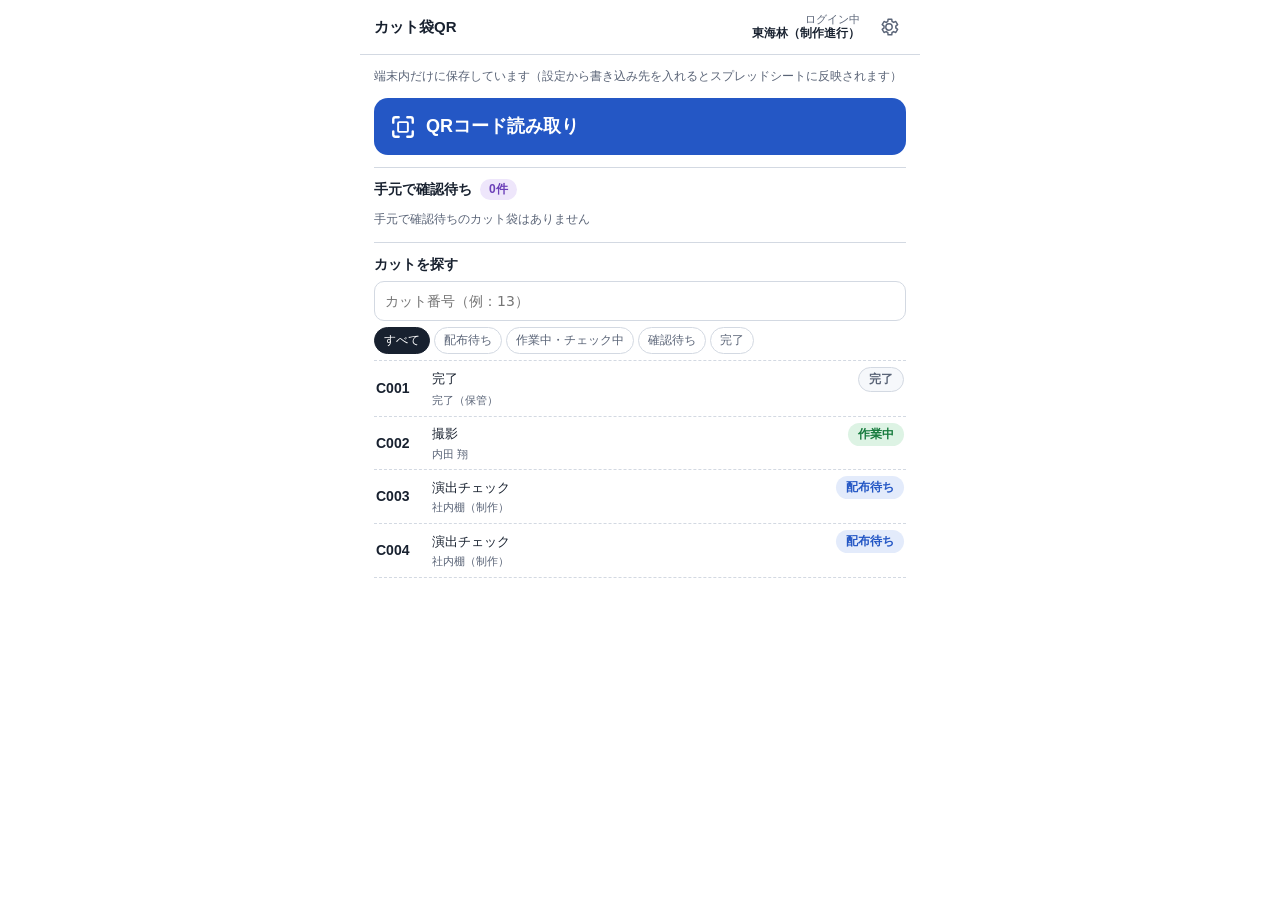
==== index.html @ 022cf1b0 "デモ用Webアプリを公開" ====
<!doctype html>
<html lang="ja">
<head>
<meta charset="utf-8">
<meta name="viewport" content="width=device-width,initial-scale=1,viewport-fit=cover">
<meta name="theme-color" content="#1D2C4F">
<meta name="apple-mobile-web-app-capable" content="yes">
<meta name="apple-mobile-web-app-title" content="カット袋QR">
<title>カット袋QR</title>
<link rel="manifest" href="manifest.webmanifest">
<link rel="icon" href="icons/icon-192.png">
<link rel="apple-touch-icon" href="icons/icon-192.png">
<link rel="stylesheet" href="css/app.css">
</head>
<body>
<div class="screen" id="screen" aria-live="polite"></div>
<script src="vendor/jsQR.js"></script>
<script src="vendor/qrcode.js"></script>
<script src="js/core.js"></script>
<script src="js/phone.js"></script>
<script src="js/app.js"></script>
</body>
</html>
---- css/app.css ----
:root{
  --bg:#EDF0F4; --surface:#FFFFFF; --surface-2:#F6F8FB; --ink:#18212F; --muted:#5A6477; --line:#D3D9E2;
  --navy:#1D2C4F; --navy-ink:#FFFFFF; --accent:#2457C5; --accent-soft:#E3EBFB;
  --kraft:#CFAE82; --kraft-2:#B8925F; --kraft-ink:#3B2A14; --label:#FBFAF6;
  --sheet-green:#188038; --sheet-head:#F1F3F4; --sheet-grid:#E1E3E6; --flash:#FFE98A;
  --retake:#C2410C; --retake-soft:#FDE8DD; --ok:#157A3C; --ok-soft:#DDF3E4; --warn:#A15C07; --warn-soft:#FDF0D5;
  --danger:#B42318; --danger-soft:#FDE4E1;
  --phone-frame:#12161D; --on-accent:#FFFFFF; --hl:#D92D20; --hl-soft:rgba(217,45,32,.16); --hl-solid:#FBE1DE; --dim-ink:#C5CBD4;
  --font-ui:"BIZ UDPGothic","Hiragino Sans","Hiragino Kaku Gothic ProN","Yu Gothic UI","Yu Gothic","Meiryo",system-ui,sans-serif;
  --font-disp:"Zen Kaku Gothic New","Hiragino Sans","Hiragino Kaku Gothic ProN","Yu Gothic UI","Yu Gothic","Meiryo",sans-serif;
}
@media (prefers-color-scheme: dark){
  :root:not([data-theme="light"]){
    color-scheme:dark;
    --bg:#0F141C; --surface:#18202B; --surface-2:#1F2835; --ink:#E6EAF1; --muted:#9AA5B7; --line:#2E3949;
    --navy:#0A1224; --accent:#7EA6F5; --accent-soft:#1E2C4A;
    --kraft:#8A6E4A; --kraft-2:#6E5536; --kraft-ink:#F3E7D3; --label:#EDEAE2;
    --sheet-green:#5CC47E; --sheet-head:#222B38; --sheet-grid:#2B3544; --flash:#6B5A0E;
    --retake:#FB8A55; --retake-soft:#43200F; --ok:#5CC47E; --ok-soft:#15321F; --warn:#F2B14C; --warn-soft:#3A2A0C;
    --danger:#F7806F; --danger-soft:#43171250;
    --phone-frame:#05070A; --on-accent:#0B1222; --hl:#FF5A4E; --hl-soft:rgba(255,90,78,.2); --hl-solid:#4A1F1C; --dim-ink:#3E4757;
  }
}
:root[data-theme="dark"]{
  color-scheme:dark;
  --bg:#0F141C; --surface:#18202B; --surface-2:#1F2835; --ink:#E6EAF1; --muted:#9AA5B7; --line:#2E3949;
  --navy:#0A1224; --accent:#7EA6F5; --accent-soft:#1E2C4A;
  --kraft:#8A6E4A; --kraft-2:#6E5536; --kraft-ink:#F3E7D3; --label:#EDEAE2;
  --sheet-green:#5CC47E; --sheet-head:#222B38; --sheet-grid:#2B3544; --flash:#6B5A0E;
  --retake:#FB8A55; --retake-soft:#43200F; --ok:#5CC47E; --ok-soft:#15321F; --warn:#F2B14C; --warn-soft:#3A2A0C;
  --danger:#F7806F; --danger-soft:#43171250;
  --phone-frame:#05070A; --on-accent:#0B1222; --hl:#FF5A4E; --hl-soft:rgba(255,90,78,.2); --hl-solid:#4A1F1C; --dim-ink:#3E4757;
}
*{box-sizing:border-box}
[hidden]{display:none!important}
body{margin:0;background:var(--bg);color:var(--ink);font-family:var(--font-ui);font-size:14px;line-height:1.6}
button,input,select,textarea{font:inherit;color:inherit}
button{cursor:pointer}
:focus-visible{outline:2px solid var(--accent);outline-offset:2px}
.num{font-variant-numeric:tabular-nums}

/* ---------- header ---------- */
.top{background:var(--navy);color:var(--navy-ink);padding-block:10px;padding-inline:max(16px,3vw)}
.top-in{display:flex;flex-wrap:wrap;gap:8px 24px;align-items:baseline;justify-content:space-between;max-width:1560px;margin:0 auto}
.top h1{margin:0;font-family:var(--font-disp);font-weight:900;font-size:clamp(16px,1.8vw,20px);letter-spacing:.02em;text-wrap:balance}
.top p{margin:0;opacity:.82;font-size:13px}
.wrap{max-width:1560px;margin:0 auto;padding-inline:max(16px,3vw);padding-block:14px 96px;display:flex;flex-direction:column;gap:14px}

/* ---------- scenario ---------- */
.scenario{background:var(--surface);border:1px solid var(--line);border-radius:10px;padding:10px 14px 12px;display:flex;flex-direction:column;gap:10px}
.sc-row{display:flex;align-items:center;gap:12px}
.sc-row h2{margin:0 auto 0 0;font-family:var(--font-disp);font-size:15px;font-weight:700;min-width:0}
.sc-row h2 small{font-family:var(--font-ui);font-weight:400;font-size:12.5px;color:var(--muted);margin-left:6px}
.sc-row{flex-wrap:wrap}
.sc-btns{display:flex;gap:6px;flex:0 0 auto}
.btn{border:1px solid var(--line);background:var(--surface);border-radius:8px;padding:6px 12px;font-weight:700;font-size:13px;white-space:nowrap}
.btn:hover{background:var(--surface-2)}
.btn.primary{background:var(--accent);border-color:var(--accent);color:var(--on-accent)}
.btn:disabled{opacity:.45;cursor:default}
.steps{display:flex;flex-wrap:wrap;gap:2px 4px;list-style:none;margin:0;padding:0}
.steps li{flex:0 0 auto;position:relative}
.steps li button{all:unset;box-sizing:border-box;cursor:pointer;display:flex;align-items:center;gap:6px;width:100%;padding:3px 8px 3px 3px;border-radius:999px;font-size:12px;color:var(--muted);white-space:nowrap}
.steps li button:hover{background:var(--surface-2)}
.steps li button:focus-visible{outline:2px solid var(--accent)}
.steps .n{flex:0 0 auto;width:22px;height:22px;border-radius:50%;display:grid;place-items:center;font-size:11.5px;font-weight:700;border:1.5px solid var(--line);background:var(--surface);font-variant-numeric:tabular-nums}
.steps li.done .n{background:var(--ok-soft);border-color:var(--ok);color:var(--ok)}
.steps li.cur .n{background:var(--accent);border-color:var(--accent);color:var(--on-accent)}
.steps li.cur button{color:var(--ink);font-weight:700}
.steps li.view button{background:var(--accent-soft);color:var(--ink)}
.steps li.grp-l{align-self:center;font-size:11.5px;font-weight:700;letter-spacing:.04em;padding:2px 8px;border-radius:4px;margin-right:2px;white-space:nowrap}
.steps li.grp-l.normal{background:var(--ok-soft);color:var(--ok)}
.steps li.grp-l.irregular{background:var(--warn-soft);color:var(--warn)}
.steps li.brk{flex-basis:100%;height:0}
.steps li.grp-l{min-width:7.5em;text-align:center}
/* ---------- main grid ---------- */
.stage{display:grid;grid-template-columns:244px 336px minmax(0,1fr);gap:16px;align-items:start}
.col-title{font-family:var(--font-disp);font-weight:700;font-size:13.5px;margin:0 0 6px;display:flex;gap:8px;align-items:baseline}
.col-title small{font-family:var(--font-ui);font-weight:400;color:var(--muted);font-size:12px}

/* ---------- bags ---------- */
.bags{display:flex;flex-direction:column;gap:8px}
.side-sw{display:flex;border:1px solid var(--line);border-radius:8px;overflow:hidden;align-self:flex-start}
.side-sw button{border:0;background:var(--surface);padding:4px 10px;font-size:12px;color:var(--muted)}
.side-sw button.on{background:var(--ink);color:var(--surface);font-weight:700}
/* the bag is a physical object: fixed paper and ink colors in both themes */
.bagface{position:relative;width:100%;aspect-ratio:.72;border-radius:2px 2px 5px 5px;overflow:hidden;color:#2a2119;
  background:linear-gradient(135deg,rgba(255,255,255,.14),rgba(0,0,0,.04)),#F0C27C;box-shadow:0 1px 0 rgba(0,0,0,.08),0 8px 18px rgba(70,45,10,.2);font-family:var(--font-ui)}
.bagface .hand,.tile .hand{font-family:"Yomogi","Klee","Klee One","Hiragino Maru Gothic ProN","Yu Gothic",cursive;color:#1f2a5c;font-weight:400}
.bagface .lab{position:absolute;font-size:9px;letter-spacing:.1em;color:#3b2f22}
.bf-frame{position:absolute;left:10%;right:5%;top:6%;height:22%;border:1.4px solid #3b2f22}
.bf-frame .lab-t{left:4px;top:2px}
.bf-title{position:absolute;left:8px;top:38%;font-size:15px;white-space:nowrap}
.bf-ep{position:absolute;right:0;top:0;bottom:0;width:30%;border-left:1.4px solid #3b2f22}
.bf-ep .lab{left:4px;top:2px}
.bf-epv{position:absolute;left:0;right:0;top:18%;text-align:center;font-size:34px;line-height:1}
.plab{font-family:"Arial Black","Helvetica Neue","Segoe UI",Arial,sans-serif;font-weight:900;font-size:11px;letter-spacing:.06em;color:#2a2119}
.bf-cut{position:absolute;left:10%;top:31%;display:flex;align-items:baseline;gap:8px}
.bf-cutv{font-size:46px;line-height:1}
.bf-time{position:absolute;left:52%;top:34%;display:flex;align-items:baseline;gap:6px}
.bf-timev{font-size:18px}
.mk{position:absolute;font-family:"Arial Black","Helvetica Neue","Segoe UI",Arial,sans-serif;font-weight:900;font-size:17px;color:#2a2119;display:flex;align-items:baseline;gap:2px}
.mk i{font-style:normal;font-size:14px}
.mk-h{left:3%;top:52%}
.mk-c{left:3%;top:64%}
.bf-qr{position:absolute;right:6%;bottom:5%;width:46%;border:0;background:#fff;border-radius:5px;padding:7px 7px 5px;box-shadow:0 1px 3px rgba(0,0,0,.3);display:flex;flex-direction:column;align-items:center;gap:1px;cursor:pointer;color:#111;transform:rotate(-1.2deg)}
.bf-qr svg{width:100%;height:auto;display:block}
.bf-qr:hover{box-shadow:0 0 0 3px var(--accent)}
.bf-qr-no{font-family:var(--font-disp);font-weight:900;font-size:14px;line-height:1.2;margin-top:3px}
.bf-qr-id{font-family:ui-monospace,Menlo,Consolas,monospace;font-size:8.5px;color:#666}
.bagface.old .bf-qr{filter:sepia(.25)}
.old-tag{position:absolute;left:8px;bottom:8px;background:var(--danger);color:#fff;font-size:10.5px;font-weight:700;border-radius:3px;padding:1px 6px}
.bi-wrap{position:absolute;inset:5% 4% 22% 4%;display:grid;grid-template-columns:1fr 26%;gap:0}
.bi{width:100%;height:100%;border-collapse:collapse;table-layout:fixed;font-size:9px}
.bi th,.bi td{border:1px solid #3b2f22;padding:1px 2px;text-align:center;font-weight:400;overflow:hidden}
.bi tr:first-child th{height:18px;letter-spacing:-.02em;font-size:8.5px;white-space:nowrap}
.bi th:first-child{width:17%}
.bi tr.tall td{height:26%;font-size:11px;line-height:1.2;overflow-wrap:break-word;overflow-wrap:anywhere}
.bi td.hand{font-size:12px}
.bi tr.tall td.long{font-size:8.5px;line-height:1.2;overflow-wrap:break-word;overflow-wrap:anywhere}
.bi-stamps{display:grid;grid-template-rows:repeat(5,1fr);border:1px solid #3b2f22;border-left:0}
.bi-stamps div{position:relative;border-bottom:1px solid #3b2f22;display:flex;align-items:center;justify-content:center}
.bi-stamps div:last-child{border-bottom:0}
.bi-stamps .sl{position:absolute;left:2px;top:2px;font-size:8px;writing-mode:vertical-rl;letter-spacing:.1em}
.hanko{width:34px;height:34px;border-radius:50%;border:1.5px solid #c8321e;color:#c8321e;font-size:9px;line-height:1.1;display:flex;flex-direction:column;align-items:center;justify-content:center;transform:rotate(-8deg);margin-left:8px;font-weight:700}
.hanko small{font-size:7.5px;font-weight:400}
.bi-note{position:absolute;left:6%;right:6%;bottom:3%;margin:0;font-size:9.5px;line-height:1.4;color:#4a3a28}
.tiles-h{font-size:12px;font-weight:700;margin-top:4px}
.tiles-h small{font-weight:400;color:var(--muted)}
.tiles{display:grid;grid-template-columns:repeat(auto-fill,minmax(52px,1fr));gap:5px}
.tile{position:relative;border:0;border-radius:2px 2px 4px 4px;background:#F0C27C;padding:5px 4px 4px;text-align:left;line-height:1;box-shadow:0 1px 2px rgba(70,45,10,.2)}
.tile .hand{font-size:15px}
.tile .dot{position:absolute;right:4px;top:4px}
.tile.sel{outline:2.5px solid var(--accent);outline-offset:1px}
.tile.old{background:repeating-linear-gradient(135deg,#F0C27C 0 6px,#DFAE66 6px 8px)}
.tile .otag{position:absolute;right:2px;bottom:2px;font-size:9px;background:var(--danger);color:#fff;border-radius:2px;padding:0 2px}
.dot{display:inline-block;width:8px;height:8px;border-radius:50%;background:#999}
.dot.wait{background:#2F6FE0}.dot.in{background:#1E9A4B}.dot.retake{background:#E0531C}.dot.done{background:#8A8F99}
.legend-s{display:flex;flex-wrap:wrap;gap:4px 10px;font-size:11px;color:var(--muted)}
.legend-s span{display:flex;align-items:center;gap:4px}

/* ---------- phone ---------- */
.phone{width:320px;max-width:100%;margin:0 auto;background:var(--phone-frame);border-radius:40px;padding:12px;box-shadow:0 12px 30px rgba(10,20,40,.22)}
.screen{position:relative;height:640px;border-radius:30px;overflow:hidden;background:var(--surface);display:flex;flex-direction:column}
.statusbar{height:30px;flex:0 0 auto;display:flex;justify-content:space-between;align-items:center;padding:0 22px;font-size:11.5px;font-weight:700;font-variant-numeric:tabular-nums}
.appbar{flex:0 0 auto;display:flex;align-items:center;gap:8px;padding:6px 14px 10px;border-bottom:1px solid var(--line)}
.appbar .back{border:0;background:none;font-size:20px;line-height:1;padding:2px 6px;color:var(--accent)}
.appbar h3{margin:0;font-family:var(--font-disp);font-size:15px;font-weight:700;flex:1;min-width:0}
.op{font-size:11px;color:var(--muted);display:flex;flex-direction:column;align-items:flex-end}
.op select{font-size:11.5px;border:1px solid var(--line);border-radius:6px;background:var(--surface-2);padding:1px 4px;max-width:132px}
.body{flex:1;overflow-y:auto;padding:12px 14px 16px;display:flex;flex-direction:column;gap:12px}

.finder{position:relative;aspect-ratio:1;max-width:100%;border-radius:16px;background:radial-gradient(circle at 50% 45%,#3b4658,#141a24);overflow:hidden;display:grid;place-items:center;color:#cfd6e2;font-size:12.5px;text-align:center}
.finder .corner{position:absolute;width:34px;height:34px;border:4px solid #fff;opacity:.9}
.finder .c1{top:18%;left:18%;border-right:0;border-bottom:0;border-radius:8px 0 0 0}
.finder .c2{top:18%;right:18%;border-left:0;border-bottom:0;border-radius:0 8px 0 0}
.finder .c3{bottom:18%;left:18%;border-right:0;border-top:0;border-radius:0 0 0 8px}
.finder .c4{bottom:18%;right:18%;border-left:0;border-top:0;border-radius:0 0 8px 0}
.finder .laser{position:absolute;left:20%;right:20%;height:2px;background:#6EE7A0;box-shadow:0 0 12px #6EE7A0;top:20%;opacity:0}
.finder.scanning .laser{opacity:1;animation:laser .7s ease-in-out infinite alternate}
@keyframes laser{from{top:20%}to{top:80%}}
.finder .ftext{max-width:62%;line-height:1.5}
.lbl{font-size:11.5px;color:var(--muted);font-weight:700;letter-spacing:.04em}
.field{display:flex;flex-direction:column;gap:4px}
.field select,.field input:not([type=radio]),.field textarea{border:1px solid var(--line);border-radius:8px;background:var(--surface-2);padding:8px 10px;width:100%}
.field textarea{min-height:54px;resize:vertical}

.cuthead{display:flex;align-items:flex-end;justify-content:space-between;gap:8px}
.cuthead .big{font-family:var(--font-disp);font-weight:900;font-size:30px;line-height:1;letter-spacing:.02em}
.cuthead .sub{font-size:11.5px;color:var(--muted);white-space:nowrap}
.chip{display:inline-flex;align-items:center;gap:4px;border-radius:999px;padding:2px 10px;font-size:12px;font-weight:700;white-space:nowrap}
.chip.wait{background:var(--accent-soft);color:var(--accent)}
.chip.in{background:var(--ok-soft);color:var(--ok)}
.chip.retake{background:var(--retake-soft);color:var(--retake)}
.chip.done{background:var(--surface-2);color:var(--muted);border:1px solid var(--line)}
.chip.stale{background:var(--warn-soft);color:var(--warn)}
.kv{display:grid;grid-template-columns:64px 1fr;gap:4px 10px;font-size:13px;background:var(--surface-2);border-radius:10px;padding:10px 12px}
.kv dt{color:var(--muted);font-size:12px}
.kv dd{margin:0;font-weight:700;min-width:0}
.rt-banner{border:1px solid var(--retake);background:var(--retake-soft);border-radius:10px;padding:8px 10px;font-size:12.5px;line-height:1.5}
.rt-banner b{color:var(--retake)}
.flow{display:flex;flex-wrap:wrap;gap:4px}
.flow span{font-size:10.5px;border-radius:4px;padding:1px 5px;border:1px solid var(--line);color:var(--muted);background:var(--surface)}
.flow span.pass{background:var(--surface-2);color:var(--ink)}
.flow span.cur{background:var(--accent);border-color:var(--accent);color:var(--on-accent);font-weight:700}
.flow span.rt{border-color:var(--retake);color:var(--retake)}
.flow span.cur.rt{background:var(--retake);color:var(--on-accent)}
.actions{display:flex;flex-direction:column;gap:8px}
.act{border:0;border-radius:12px;padding:13px 12px;font-weight:700;font-size:15px;background:var(--accent);color:var(--on-accent);font-family:var(--font-disp)}
.act small{display:block;font-family:var(--font-ui);font-weight:400;font-size:11px;opacity:.9}
.act.ok{background:var(--ok)}
.act.rt{background:transparent;color:var(--retake);border:2px solid var(--retake)}
.linkbtn{border:0;background:none;color:var(--muted);font-size:12px;text-decoration:underline;padding:4px;align-self:center}
.confirm{border:1px solid var(--line);border-radius:10px;padding:8px 10px;font-size:12.5px;display:flex;flex-direction:column;gap:6px;background:var(--surface-2)}
.confirm .row{display:flex;gap:6px}
.confirm .row button{flex:1}
.hist{list-style:none;margin:0;padding:0;display:flex;flex-direction:column;gap:0;font-size:12px}
.hist li{display:grid;grid-template-columns:78px 1fr;gap:6px;padding:5px 0;border-top:1px dashed var(--line)}
.hist li .t{color:var(--muted);white-space:nowrap;font-variant-numeric:tabular-nums}
.hist li.void{text-decoration:line-through;opacity:.55}
.hist li .r{color:var(--retake);font-weight:700}
.readonly-note{font-size:12px;color:var(--danger);background:var(--danger-soft);border-radius:8px;padding:6px 10px}

.sheetm{position:absolute;inset:auto 0 0 0;background:var(--surface);border-radius:18px 18px 0 0;box-shadow:0 -8px 24px rgba(0,0,0,.25);padding:14px 14px 18px;display:flex;flex-direction:column;gap:10px;max-height:88%;overflow-y:auto;animation:up .2s ease-out}
.sheetm h4{margin:0;font-family:var(--font-disp);font-size:15px}
.scrim{position:absolute;inset:0;background:rgba(10,15,25,.4)}
@keyframes up{from{opacity:.2}to{opacity:1}}
.opts{display:flex;flex-direction:column;gap:6px}
.opt{display:flex;align-items:flex-start;gap:8px;border:1px solid var(--line);border-radius:8px;padding:7px 9px;font-size:13px;background:var(--surface-2)}
.opt input{margin:4px 0 0;flex:0 0 auto;width:auto}
.opt.sel{border-color:var(--accent);background:var(--accent-soft)}
.pills{display:flex;flex-wrap:wrap;gap:5px}
.pill{border:1px solid var(--line);border-radius:999px;padding:3px 10px;font-size:12px;background:var(--surface-2)}
.pill.sel{background:var(--retake);border-color:var(--retake);color:var(--on-accent)}
.done-view{align-items:center;text-align:center}
.done-ico{width:64px;height:64px;border-radius:50%;background:var(--ok);display:grid;place-items:center;margin-top:18px}
.done-ico.bad{background:var(--danger)}
.done-view h4{margin:4px 0 0;font-family:var(--font-disp);font-size:19px}
.summary{width:100%;text-align:left;background:var(--surface-2);border-radius:10px;padding:10px 12px;font-size:13px}
.summary .what{font-weight:700;font-size:14px}
.writes{width:100%;text-align:left;font-size:11.5px;display:flex;flex-direction:column;gap:3px}
.writes div{display:flex;gap:6px;align-items:baseline}
.writes div::before{content:"";flex:0 0 7px;height:7px;border-radius:2px;background:var(--sheet-green);transform:translateY(-1px)}
.toast{position:absolute;left:12px;right:12px;bottom:14px;background:var(--ink);color:var(--surface);border-radius:10px;padding:9px 12px;font-size:12.5px;z-index:5}

/* ---------- spreadsheet ---------- */
.sheet{position:relative;background:var(--surface);border:1px solid var(--line);border-radius:10px;overflow:hidden;display:flex;flex-direction:column;height:min(716px, calc(100vh - 170px));min-height:460px}
.sh-bar{display:flex;align-items:center;gap:10px;padding:9px 12px;border-bottom:1px solid var(--line);flex-wrap:wrap}
.sh-icon{width:22px;height:28px;border-radius:3px;background:var(--sheet-green);position:relative;flex:0 0 auto}
.sh-icon::after{content:"";position:absolute;inset:9px 5px 6px;border:2px solid #fff;border-radius:1px;background:linear-gradient(#fff,#fff) 50% 0/2px 100% no-repeat,linear-gradient(#fff,#fff) 0 50%/100% 2px no-repeat}
.sh-name{font-weight:700;font-size:14px;min-width:0}
.sh-name small{display:block;color:var(--muted);font-weight:400;font-size:11.5px}
.sync{margin-left:auto;font-size:12px;color:var(--muted);display:flex;align-items:center;gap:6px}
.sync .dot{width:8px;height:8px;border-radius:50%;background:var(--ok)}
.sync.busy .dot{background:var(--warn);animation:blink .5s infinite alternate}
@keyframes blink{to{opacity:.3}}
.grid-wrap{flex:1;min-height:180px;overflow:auto;background:var(--surface);position:relative}
.hl-box{position:absolute;border:3px solid var(--hl);border-radius:4px;box-shadow:0 0 0 4px var(--hl-soft);pointer-events:none;z-index:4;animation:hlin .35s ease-out}
@keyframes hlin{from{transform:scale(1.08);opacity:0}to{transform:none;opacity:1}}
.walk{position:absolute;z-index:10;width:min(360px,calc(100% - 16px));max-height:62%;overflow-y:auto;background:var(--surface);border:2px solid var(--hl);border-radius:10px;
  box-shadow:0 10px 28px rgba(15,20,30,.28);padding:10px 12px;display:flex;flex-direction:column;gap:6px;animation:hlin .2s ease-out}
.wk-top{display:flex;gap:8px;align-items:flex-start}
.wk-num{flex:0 0 auto;height:22px;border-radius:11px;background:var(--hl);color:#fff;font-weight:700;font-size:12px;display:grid;place-items:center;font-variant-numeric:tabular-nums;padding:0 8px}
.wk-title{flex:1;font-family:var(--font-disp);font-weight:700;font-size:14px;line-height:1.4}
.wk-icon{flex:0 0 auto;border:0;background:none;color:var(--muted);font-size:16px;line-height:1;width:26px;height:24px;border-radius:6px}
.wk-icon:hover{background:var(--surface-2);color:var(--ink)}
.wk-body{margin:0;font-size:12.5px;line-height:1.6}
.wk-cells{margin:0;padding:6px 8px;list-style:none;font-size:12px;display:flex;flex-direction:column;gap:3px;background:var(--surface-2);border-radius:6px}
.wk-cells li{display:grid;grid-template-columns:minmax(0,1fr) auto;gap:8px;align-items:baseline}
.wk-cells .nm{min-width:0}
.wk-cells .m{display:block;color:var(--muted);font-size:10.5px;line-height:1.3}
.wk-cells .v{white-space:nowrap;text-align:right}
.wk-cells s{color:var(--muted)}
.wk-cells em{font-style:normal;font-weight:700;color:var(--hl);background:var(--hl-soft);padding:0 4px;border-radius:3px}
.wk-btns{display:flex;gap:6px;align-items:center}
.wk-auto{margin-right:auto;font-size:11.5px;color:var(--muted);display:flex;gap:4px;align-items:center}
.wk-btns .btn{padding:5px 10px;font-size:12.5px}
.wk-next{background:var(--hl);border-color:var(--hl);color:#fff}
.wk-next:hover{background:var(--hl);filter:brightness(1.08)}
.walk-pill{position:absolute;z-index:10;right:10px;bottom:46px;border:0;border-radius:999px;background:var(--hl);color:#fff;font-weight:700;font-size:12.5px;padding:7px 14px;box-shadow:0 6px 16px rgba(15,20,30,.25)}
.tab.walking{outline:3px solid var(--hl);outline-offset:-3px;color:var(--hl)}
table.g{border-collapse:separate;border-spacing:0;font-size:12px;font-variant-numeric:tabular-nums}
table.g th,table.g td{border-right:1px solid var(--sheet-grid);border-bottom:1px solid var(--sheet-grid);padding:3px 7px;white-space:nowrap;height:24px}
table.g thead th{position:sticky;background:var(--sheet-head);font-weight:700;z-index:2}
table.g thead tr.letters th{top:0;color:var(--muted);font-weight:400;font-size:11px;text-align:center;height:20px;padding:0 4px}
table.g thead tr.h1 th{top:20px}
table.g thead tr.h2 th{top:44px}
table.g th.rn,table.g td.rn{position:sticky;left:0;background:var(--sheet-head);color:var(--muted);text-align:center;font-weight:400;font-size:11px;min-width:34px;z-index:1}
table.g thead th.rn{z-index:3}
table.g td.key{position:sticky;left:34px;background:var(--surface);font-weight:700;z-index:1}
table.g td.stk{z-index:1;background-color:var(--surface)}
table.g th.stk{z-index:3}
table.g .stk-last{box-shadow:2px 0 0 var(--line)}
table.g thead th.key{left:34px;z-index:3}
table.g th.grp{text-align:center;border-bottom:2px solid var(--line)}
table.g th.grp.alt,table.g td.alt{background-image:linear-gradient(rgba(36,87,197,.05),rgba(36,87,197,.05))}
table.g td.c{text-align:center}
table.g td.r{text-align:right}
table.g td.rtc{color:var(--retake);font-weight:700;background-color:var(--retake-soft)}
table.g td.muted{color:var(--muted)}
table.g tr.void td:not(.rn){text-decoration:line-through;color:var(--muted)}
table.g td.st-wait{color:var(--accent)}
table.g td.st-in{color:var(--ok)}
table.g td.st-retake{color:var(--retake);font-weight:700}
table.g td.st-stale{color:var(--warn);font-weight:700}
table.g td.st-bad{color:var(--danger);font-weight:700}
table.g td.flash{animation:flash 2.6s ease-out}
@keyframes flash{0%,35%{background-color:var(--flash)}100%{background-color:transparent}}
.tabs{display:flex;gap:2px;overflow-x:auto;border-top:1px solid var(--line);background:var(--sheet-head);padding:0 6px}
.tab{border:0;background:none;padding:8px 12px;font-size:12.5px;white-space:nowrap;border-bottom:3px solid transparent;color:var(--muted);position:relative}
.tab.on{color:var(--sheet-green);border-bottom-color:var(--sheet-green);background:var(--surface);font-weight:700}
.tab .badge{position:absolute;top:5px;right:3px;width:7px;height:7px;border-radius:50%;background:var(--flash);box-shadow:0 0 0 1px var(--warn)}

/* dashboard */
.dash{padding:14px;display:flex;flex-direction:column;gap:14px}
.kpis{display:grid;grid-template-columns:repeat(6,minmax(0,1fr));gap:8px}
.kpi{border:1px solid var(--line);border-radius:8px;padding:8px 10px}
.kpi .l{font-size:11.5px;color:var(--muted);font-weight:700}
.kpi .v{font-family:var(--font-disp);font-size:26px;font-weight:900;line-height:1.1;font-variant-numeric:tabular-nums}
.kpi.rt .v{color:var(--retake)} .kpi.st .v{color:var(--warn)} .kpi.ok .v{color:var(--ok)}
.dash h5{margin:0 0 6px;font-size:13px;font-family:var(--font-disp)}
.bars{display:grid;grid-template-columns:72px 1fr 26px;gap:4px 8px;align-items:center;font-size:12px}
.bars .track{height:14px;background:var(--surface-2);border-radius:3px;position:relative;overflow:hidden;display:flex}
.bars .seg{height:100%}
.bars .seg.w{background:var(--accent);opacity:.45}
.bars .seg.i{background:var(--accent)}
.bars .seg.r{background:var(--retake)}
.legend{display:flex;gap:12px;font-size:11.5px;color:var(--muted);margin-top:6px;flex-wrap:wrap}
.legend i{display:inline-block;width:10px;height:10px;border-radius:2px;margin-right:4px;vertical-align:-1px}
.dash-2{display:grid;grid-template-columns:1fr 1fr;gap:14px}
.mini{width:100%;border-collapse:collapse;font-size:12px}
.mini td,.mini th{border-bottom:1px solid var(--sheet-grid);padding:4px 6px;text-align:left}
.mini th{color:var(--muted);font-weight:700;font-size:11.5px}

/* ---------- spotlight ---------- */
.phone{position:relative}
.spot-layer{position:absolute;inset:0;pointer-events:none;overflow:hidden;z-index:30;opacity:0;transition:opacity .25s}
.phone > .spot-layer{inset:12px;border-radius:30px}
.spot-layer.on{opacity:1}
.spot{position:absolute;border:3px solid var(--hl);border-radius:10px;box-shadow:0 0 0 2000px rgba(12,16,24,.52);transition:left .4s ease,top .4s ease,width .4s ease,height .4s ease}
.finger{position:absolute;width:34px;height:34px;margin:-17px 0 0 -17px;border-radius:50%;background:rgba(255,255,255,.5);border:2.5px solid #fff;box-shadow:0 2px 10px rgba(0,0,0,.45);transition:left .55s cubic-bezier(.3,.7,.3,1),top .55s cubic-bezier(.3,.7,.3,1)}
.finger.press{animation:press .35s ease-out}
@keyframes press{45%{transform:scale(.68);background:rgba(217,45,32,.55)}}
.stage > section{transition:opacity .3s,filter .3s}
.stage[data-focus="bag"] > section:not(.col-bag),
.stage[data-focus="phone"] > section:not(.col-phone),
.stage[data-focus="sheet"] > section:not(.col-sheet){opacity:.32;filter:grayscale(.8)}
.grid-wrap.dim tbody td:not(.lit){color:var(--dim-ink)!important;background-color:var(--surface)}
.grid-wrap.dim tbody td.rn{background-color:var(--sheet-head)}
.grid-wrap.dim thead th.lit{background:var(--hl-solid);color:var(--hl)}
.grid-wrap.dim tbody td.lit{background-color:var(--flash)}
.grid-wrap.dim .dash > div:not(.kpis),.grid-wrap.dim .kpi:not(.lit){opacity:.25}
/* ---------- explanation ---------- */
.narr{position:fixed;z-index:60;left:50%;transform:translateX(-50%);bottom:calc(14px + env(safe-area-inset-bottom, 0px));width:min(720px,calc(100% - 32px));min-height:48px;display:flex;align-items:center;gap:12px;padding:8px 10px 8px 14px;border-radius:12px;background:#18202c;color:#fff;font-size:14.5px;line-height:1.5;box-shadow:0 10px 30px rgba(10,15,25,.35)}
.narr-k{flex:0 0 auto;font-size:11px;font-weight:700;letter-spacing:.06em;color:#9fb3d9;border-right:1px solid #394456;padding-right:10px}
#narrText{flex:1;min-width:0}
.narr{pointer-events:none}
#narrGo{pointer-events:auto}
#narrGo{flex:0 0 auto;border:0;border-radius:8px;background:#fff;color:#1d3f8f;font-weight:700;font-size:13.5px;padding:7px 14px;animation:blink2 1s ease-in-out infinite alternate}
@keyframes blink2{to{box-shadow:0 0 0 3px rgba(255,255,255,.5)}}
.speed{display:flex;align-items:center;gap:0;border:1px solid var(--line);border-radius:8px;overflow:hidden;flex:0 0 auto;font-size:12px}
.speed span{padding:0 8px;color:var(--muted)}
.speed button{border:0;border-left:1px solid var(--line);background:var(--surface);padding:5px 9px;font-size:12px;color:var(--muted)}
.speed button.on{background:var(--ink);color:var(--surface);font-weight:700}
.body.enter,.appbar.enter{animation:scrIn .38s ease-out}
@keyframes scrIn{from{opacity:0}to{opacity:1}}
.narr.live{background:#1d3f8f}
.narr.live .narr-k{color:#cfe0ff;border-right-color:#4a68b0}
.explain{display:flex;align-items:center;gap:16px;border-top:1px solid var(--line);padding-top:10px}
.ex-text{display:flex;flex-wrap:wrap;align-items:baseline;gap:4px 12px;flex:1;min-width:0;font-size:13px}
.ex-text .eyebrow{font-size:11.5px;color:var(--muted);font-weight:700}
.ex-text b{font-family:var(--font-disp);font-size:14px}
.ex-head{display:flex;flex-direction:column;gap:2px}
.ex-head .eyebrow{font-size:11px;font-weight:700;letter-spacing:.06em;color:var(--muted)}
.ex-head h3{margin:0;font-family:var(--font-disp);font-size:17px;font-weight:900;text-wrap:balance}
.ex-head p{margin:2px 0 0;font-size:13px;line-height:1.65}
.ex-play{align-self:flex-start;margin-top:6px}
.ex-side{display:flex;flex-direction:column;gap:6px;min-width:0}
.ex-tabs{display:flex;gap:2px;border-bottom:1px solid var(--line);overflow-x:auto;overflow-y:hidden;scrollbar-width:none}
.ex-tabs button{border:0;background:none;padding:5px 10px 6px;font-size:12.5px;color:var(--muted);border-bottom:2px solid transparent;margin-bottom:-1px;white-space:nowrap;display:flex;align-items:center;gap:5px}
.ex-tabs button i{width:8px;height:8px;border-radius:2px;display:inline-block}
.ex-tabs button.on{color:var(--ink);font-weight:700;border-bottom-color:var(--ink)}
.ex-list{margin:0;padding-left:1.15em;font-size:13px;line-height:1.6;display:flex;flex-direction:column;gap:3px;min-height:4.8em}

/* ---------- v3: 1タップ操作・イレギュラー入口・発注書連携 ---------- */
.op{font-size:10.5px;color:var(--muted);display:flex;flex-direction:column;align-items:flex-end;line-height:1.3}
.op b{color:var(--ink);font-weight:700;font-size:11.5px}
.pocard{display:flex;flex-direction:column;gap:2px;border:1px solid var(--line);background:var(--surface-2);border-radius:10px;padding:8px 10px;font-size:12.5px}
.pocard b{font-size:14px}
.pocard.warn{border-color:var(--warn);background:var(--warn-soft);gap:6px}
.pocard.warn .lbl{color:var(--warn)}
.act.cand{background:var(--warn);color:#fff;font-size:14px;padding:10px 12px}
.irr-btn{border:1px dashed var(--line);background:none;border-radius:10px;padding:8px;color:var(--muted);font-size:12.5px;width:100%}
.irr-btn:hover{border-color:var(--warn);color:var(--warn)}
.irr-list{display:flex;flex-direction:column;gap:6px}
.irr-item{display:flex;flex-direction:column;align-items:flex-start;gap:1px;text-align:left;border:1px solid var(--line);background:var(--surface-2);border-radius:10px;padding:9px 11px}
.irr-item b{font-size:14px}
.irr-item span{font-size:11.5px;color:var(--muted)}
.irr-item:hover{border-color:var(--warn)}
.mnote{margin:0;font-size:12px;color:var(--muted)}
.tagx{margin-left:6px;font-size:10.5px;color:var(--warn)}
.batch-sw{display:flex;justify-content:space-between;align-items:center;border:1px solid var(--line);background:var(--surface-2);border-radius:10px;padding:9px 12px;font-size:13px;font-weight:700}
.batch-sw b{font-size:12px;border-radius:999px;padding:1px 10px;background:var(--line);color:var(--muted)}
.batch-sw.on{border-color:var(--ok)}
.batch-sw.on b{background:var(--ok);color:#fff}
.batch ul{list-style:none;margin:4px 0 0;padding:0;display:flex;flex-direction:column;gap:0;font-size:12.5px}
.batch li{display:grid;grid-template-columns:44px 1fr auto;gap:6px;align-items:center;padding:5px 0;border-top:1px dashed var(--line)}
.batch li.void{opacity:.55;text-decoration:line-through}
.batch li em{font-style:normal;font-size:11px;color:var(--muted)}
.batch .linkbtn{padding:0 2px}
.batch-empty{margin:4px 0 0;font-size:12px;color:var(--muted)}
.tab .cnt{margin-left:4px;font-size:10.5px;background:var(--hl);color:#fff;border-radius:999px;padding:0 6px}
.bars.bars4{grid-template-columns:48px 1fr 40px 34px}
.bars .pct{color:var(--muted)}
.mini.today th,.mini.today td{text-align:center;white-space:nowrap}

/* ---------- 表示の切り替え ---------- */
.views{background:var(--surface);border-bottom:1px solid var(--line);padding-inline:max(16px,3vw);position:sticky;top:env(safe-area-inset-top,0px);z-index:40}
.views-in{max-width:1560px;margin:0 auto;display:flex;gap:4px;overflow-x:auto}
.views button{border:0;background:none;padding:10px 14px;font-size:13.5px;font-weight:700;color:var(--muted);border-bottom:3px solid transparent;white-space:nowrap}
.views button.on{color:var(--ink);border-bottom-color:var(--accent)}
.views button:hover{color:var(--ink)}
.vhead h2{margin:0 0 4px;font-family:var(--font-disp);font-size:20px;font-weight:900}
.vhead p{margin:0;max-width:80ch;color:var(--ink)}
.muted{color:var(--muted)}
/* ---------- 発注書との連携 ---------- */
.po-pick{display:flex;flex-wrap:wrap;gap:8px 12px;align-items:center;font-size:13px}
.po-pick select{border:1px solid var(--line);border-radius:8px;background:var(--surface);padding:6px 10px;max-width:100%}
.po-grid > *{min-width:0}
.po-grid{display:grid;grid-template-columns:minmax(0,1.1fr) minmax(0,1fr);gap:20px;align-items:start}
.podoc{background:#fff;color:#111;border:1px solid #bbb;box-shadow:0 6px 20px rgba(20,30,50,.12);padding:22px 22px 14px;font-family:var(--font-ui);display:flex;flex-direction:column;gap:10px;overflow-x:auto}
.pd-top{display:flex;justify-content:space-between;align-items:flex-start;gap:12px}
.pd-title{font-family:var(--font-disp);font-size:24px;font-weight:900;letter-spacing:.3em}
.pd-no{font-size:12px;text-align:right;line-height:1.7}
.pd-to{font-size:16px;border-bottom:1.5px solid #111;padding-bottom:2px;align-self:flex-start;min-width:60%}
.pd-from{font-size:12px;align-self:flex-end}
.pd-t{border-collapse:collapse;width:100%;font-size:12.5px;font-variant-numeric:tabular-nums}
.pd-t th,.pd-t td{border:1px solid #333;padding:4px 8px}
.pd-t th{background:#FFF2CC;font-weight:700;white-space:nowrap}
.pd-t td.r{text-align:right}
.pd-t tr.bad td{background:#FDE4E1}
.pd-head{width:60%}
.pd-head th{width:5em;text-align:left}
.pd-note{margin:0;font-size:11px;color:#777}
.pn{display:inline-grid;place-items:center;width:18px;height:18px;border-radius:50%;background:var(--hl);color:#fff;font-size:10.5px;font-weight:700;margin-right:5px;vertical-align:1px;font-family:var(--font-ui)}
.po-side{display:flex;flex-direction:column;gap:10px}
.po-side h3,.po-how h3{margin:4px 0 0;font-family:var(--font-disp);font-size:15px}
.pomap{list-style:none;margin:0;padding:0;display:flex;flex-direction:column;gap:6px}
.pomap li{display:grid;grid-template-columns:24px 1fr;gap:6px;align-items:start;font-size:13px}
.pomap li b{display:block}
.pomap li span:not(.pn){color:var(--muted);font-size:12.5px}
.pom td,.pom th{font-size:12.5px}
.pom td.r{text-align:right}
.pom .bad{color:var(--danger);font-weight:700}
.chip.s-in{background:var(--ok-soft);color:var(--ok)}
.chip.s-wait{background:var(--accent-soft);color:var(--accent)}
.chip.s-bad{background:var(--danger-soft);color:var(--danger)}
.chip.s-stale{background:var(--warn-soft);color:var(--warn)}
.po-iss{border:1px solid var(--warn);background:var(--warn-soft);border-radius:8px;padding:8px 10px;font-size:12.5px;display:flex;flex-direction:column;gap:3px}
.po-how{display:grid;grid-template-columns:repeat(3,minmax(0,1fr));gap:16px;background:var(--surface);border:1px solid var(--line);border-radius:10px;padding:12px 16px}
.po-how ul{margin:4px 0 0;padding-left:1.1em;font-size:13px;display:flex;flex-direction:column;gap:3px}
/* ---------- イレギュラー対応の一覧 ---------- */
.cfilter{display:flex;flex-wrap:wrap;gap:6px}
.cfilter button{border:1px solid var(--line);background:var(--surface);border-radius:999px;padding:4px 12px;font-size:12.5px;display:flex;align-items:center;gap:6px}
.cfilter button.on{border-color:var(--ink);font-weight:700}
.cfilter i.cst{width:10px;height:10px;padding:0;border-radius:50%}
.ctable-wrap{overflow-x:auto;max-width:100%;min-width:0;background:var(--surface);border:1px solid var(--line);border-radius:10px}
.ctable{border-collapse:collapse;width:100%;min-width:760px;font-size:13px;line-height:1.55;table-layout:fixed}
.ctable thead th{position:sticky;top:0;background:var(--sheet-head);text-align:left;padding:8px 10px;font-size:12px;color:var(--muted);border-bottom:1px solid var(--line)}
.ctable td,.ctable tbody th{padding:8px 10px;border-bottom:1px solid var(--sheet-grid);vertical-align:top;text-align:left}
.ctable tbody th{font-weight:700}
.ctable tbody th .cst{display:table;margin-top:4px}

.ctable tr.cat th{background:var(--surface-2);font-family:var(--font-disp);font-size:13px;padding:6px 10px}
.cst{display:inline-block;font-size:11.5px;font-weight:700;border-radius:4px;padding:1px 7px;white-space:nowrap}
.c-demo{background:var(--ok-soft);color:var(--ok)}
.c-design{background:var(--accent-soft);color:var(--accent)}
.c-rule{background:var(--warn-soft);color:var(--warn)}
.c-later{background:var(--surface-2);color:var(--muted);border:1px solid var(--line)}
i.c-demo{background:var(--ok)}i.c-design{background:var(--accent)}i.c-rule{background:var(--warn)}i.c-later{background:var(--muted)}
@media (max-width:1000px){ .po-grid{grid-template-columns:minmax(0,1fr)} .po-how{grid-template-columns:1fr} }

/* ---------- 発注書との連携：流れと連携先 ---------- */
.pocard2{background:var(--surface);border:1px solid var(--line);border-radius:10px;padding:14px 16px;display:flex;flex-direction:column;gap:10px}
.pocard2 h3{margin:0;font-family:var(--font-disp);font-size:16px}
.po-side h4{margin:0;font-family:var(--font-disp);font-size:14px}
.poflow{display:grid;grid-template-columns:minmax(150px,1fr) 64px minmax(150px,1fr) 48px minmax(0,1.6fr);align-items:center;gap:6px}
.pf-box{border-radius:10px;padding:10px 12px;display:flex;flex-direction:column;gap:2px;font-size:12.5px}
.pf-box b{font-size:14.5px;font-family:var(--font-disp)}
.pf-box em{font-style:normal;font-size:11.5px;color:var(--muted)}
.pf-src{background:#FFF2CC;color:#3a2c00;border:1px solid #E3C66B}
.pf-src em{color:#6b5a1e}
.pf-mid{background:var(--ok-soft);border:1px solid var(--ok)}
.pf-arrow{position:relative;height:36px;display:flex;align-items:center;justify-content:center;text-align:center;font-size:10.5px;color:var(--muted);line-height:1.3}
.pf-arrow::before{content:"";position:absolute;left:0;right:10px;top:50%;border-top:2px solid var(--muted)}
.pf-arrow::after{content:"";position:absolute;right:0;top:50%;transform:translateY(-50%);border:6px solid transparent;border-left:10px solid var(--muted);border-right:0}
.pf-arrow span{position:relative;background:var(--surface);padding:0 4px}
.pf-dests{display:grid;grid-template-columns:repeat(3,minmax(0,1fr));gap:6px}
.pf-dest{border:1px solid var(--line);background:var(--surface-2);border-radius:8px;padding:6px 8px;text-align:left;display:flex;flex-direction:column;font-size:11px;color:var(--muted)}
.pf-dest b{font-size:12.5px;color:var(--ink)}
.pf-dest:hover{border-color:var(--accent)}
.pf-note{margin:0;font-size:12px;color:var(--muted)}
.pomx-wrap{overflow-x:auto;max-width:100%}
.pomx{border-collapse:collapse;width:100%;min-width:820px;font-size:12.5px}
.pomx th,.pomx td{border:1px solid var(--sheet-grid);padding:6px 8px;text-align:left;vertical-align:top}
.pomx thead th{background:var(--sheet-head);padding:0}
.pomx thead th:first-child{padding:6px 8px;font-size:12px;color:var(--muted)}
.pomx thead button{all:unset;box-sizing:border-box;display:block;width:100%;padding:6px 8px;cursor:pointer;font-weight:700;font-size:12.5px}
.pomx thead button small{display:block;font-weight:400;font-size:10.5px;color:var(--muted)}
.pomx thead button:hover{background:var(--accent-soft)}
.pomx thead button:focus-visible{outline:2px solid var(--accent)}
.pomx tbody th{width:19%;font-weight:700;background:var(--surface)}
.pomx tbody th small{display:block;font-weight:400;font-size:11px;color:var(--muted);margin-top:2px}
.pomx td.on{background:var(--ok-soft);color:var(--ink);font-weight:700}
.po-amt th,.po-amt td{font-size:12px}
@media (max-width:1000px){ .poflow{grid-template-columns:1fr} .pf-arrow{height:28px} .pf-arrow::before{left:50%;right:auto;top:0;bottom:10px;border-top:0;border-left:2px solid var(--muted)} .pf-arrow::after{left:50%;right:auto;top:auto;bottom:0;transform:translateX(-50%);border:6px solid transparent;border-top:10px solid var(--muted);border-bottom:0} .pf-dests{grid-template-columns:repeat(2,minmax(0,1fr))} }

/* ---------- 回収・制作確認・差し戻し ---------- */
.lastres{display:grid;grid-template-columns:28px 1fr auto;gap:8px;align-items:center;border:1px solid var(--ok);background:var(--ok-soft);border-radius:10px;padding:8px 10px;font-size:12.5px;line-height:1.45}
.lastres b{font-size:14px}
.lastres small{display:block;color:var(--muted);font-size:11px}
.lastres .ok-mark{width:26px;height:26px;border-radius:50%;background:var(--ok);color:#fff;display:grid;place-items:center;font-weight:700}
.lastres.void{border-color:var(--line);background:var(--surface-2)}
.lastres.void .ok-mark{background:var(--muted)}
.batch li.bad{color:var(--danger)}
.batch li.bad em{color:var(--danger);font-weight:700}
.chip.review{background:#EEE6FB;color:#6B3FB8}
.chip.return{background:var(--retake-soft);color:var(--retake)}
.dot.review{background:#7C4DCC}.dot.return{background:#E0531C}
table.g td.st-review{color:#7C4DCC;font-weight:700}
table.g td.st-return{color:var(--retake);font-weight:700}

/* ---------- ホーム・読み取り ---------- */
.scan-cta{display:flex;flex-direction:row;gap:10px;align-items:center;border:0;border-radius:14px;padding:14px 16px;background:var(--accent);color:var(--on-accent);text-align:left}
.scan-cta b{font-family:var(--font-disp);font-size:18px}
.scan-cta span{font-size:11.5px;opacity:.9}
.home-sec{display:flex;flex-direction:column;gap:6px;border-top:1px solid var(--line);padding-top:10px}
.home-sec h5{margin:0;font-size:14px;font-family:var(--font-disp);display:flex;align-items:center;gap:8px}
.home-sec h5 em{font-style:normal;font-size:12px;font-weight:700;background:#EEE6FB;color:#6B3FB8;border-radius:999px;padding:1px 9px}
#findCut{width:100%;border:1px solid var(--line);border-radius:10px;padding:8px 10px;font-size:14px;background:var(--surface);color:var(--ink)}
.chips{display:flex;flex-wrap:wrap;gap:4px}
.chipf{border:1px solid var(--line);background:var(--surface);border-radius:999px;padding:3px 9px;font-size:11.5px;color:var(--muted)}
.chipf.on{background:var(--ink);border-color:var(--ink);color:var(--surface)}
.find-list{display:flex;flex-direction:column;max-height:220px;overflow-y:auto}
.find-row{display:grid;grid-template-columns:48px 1fr auto;grid-template-rows:auto auto;gap:0 8px;align-items:center;text-align:left;border:0;border-top:1px dashed var(--line);background:none;padding:6px 2px;color:var(--ink)}
.find-row b{grid-row:1 / span 2;font-family:var(--font-disp);font-size:14px}
.find-row span:not(.chip){font-size:12.5px}
.find-row small{grid-column:2 / span 2;font-size:11px;color:var(--muted)}
.find-row:hover{background:var(--surface-2)}
.sess-list li.info{color:var(--muted)}
.scene-btn{display:grid;grid-template-columns:1fr auto;align-items:center;gap:2px 8px;text-align:left;border:1px solid var(--line);background:var(--surface-2);border-radius:12px;padding:11px 14px}
.scene-btn b{font-family:var(--font-disp);font-size:18px}
.scene-btn span{grid-column:1;font-size:11.5px;color:var(--muted)}
.scene-btn em{grid-column:2;grid-row:1 / span 2;font-style:normal;font-weight:700;font-size:13px;background:#EEE6FB;color:#6B3FB8;border-radius:999px;padding:2px 10px}
.scene-btn:hover{border-color:var(--accent)}
.finder.small{aspect-ratio:auto;height:118px}
.finder.small .corner{width:22px;height:22px;border-width:3px}
.finder.small .c1,.finder.small .c2{top:14%}.finder.small .c3,.finder.small .c4{bottom:14%}
.sess-count{display:flex;align-items:baseline;gap:6px;font-size:13px}
.sess-count b{font-family:var(--font-disp);font-size:26px;line-height:1}
.sess-count span{margin-left:auto;color:var(--warn);font-weight:700;font-size:12px}
.sess-list{list-style:none;margin:0;padding:0;font-size:13px}
.scan-body{overflow:hidden;gap:10px}
.scan-body .sess-list{flex:1;min-height:0;overflow-y:auto}
.scan-body .act.sticky{flex:none}
.finder.cam{aspect-ratio:auto;height:250px;flex:none}
.finder.cam .ftext small{display:block;font-size:11px;opacity:.7;margin-top:4px}
.sess-count small{margin-left:auto;font-size:11px;color:var(--muted)}
.sess-list li{display:grid;grid-template-columns:48px 1fr auto;gap:6px;align-items:center;padding:9px 0;border-top:1px dashed var(--line)}
.sess-list li.void{opacity:.55;text-decoration:line-through}
.sess-list li.warn,.sess-list li.bad{color:var(--danger)}
.sess-list li em{font-style:normal;font-size:11px;color:var(--muted)}
.sess-list li.warn em,.sess-list li.bad em{color:var(--danger);font-weight:700}
.summary .warnline{color:var(--danger);font-size:12.5px;margin-top:4px}
.sum-list{list-style:none;margin:6px 0 0;padding:0;font-size:12px;display:flex;flex-direction:column;gap:2px}
.sum-list b{display:inline-block;width:44px}
.rv-tools{display:flex;justify-content:space-between;align-items:center;font-size:12px;color:var(--muted)}
.rv-list{display:flex;flex-direction:column;gap:6px}
.rv-row{display:grid;grid-template-columns:34px 1fr 34px;gap:8px;align-items:center;border:1px solid var(--line);border-radius:10px;padding:7px 8px;background:var(--surface)}
.rv-row.on{border-color:var(--ok);background:var(--ok-soft)}
.rv-chk{width:28px;height:28px;border-radius:7px;border:2px solid var(--line);background:var(--surface);font-weight:700;color:#fff;padding:0}
.rv-row.on .rv-chk{background:var(--ok);border-color:var(--ok)}
.rv-main{display:flex;flex-direction:column;min-width:0;line-height:1.3}
.rv-main b{font-family:var(--font-disp);font-size:15px}
.rv-main span{font-size:12px}
.rv-main small{font-size:11px;color:var(--muted)}
.rv-more{border:1px solid var(--line);background:var(--surface-2);border-radius:8px;height:30px;font-weight:700}
.act:disabled{opacity:.45;cursor:default}
.body .act[data-a=bulkOK],.body .act[data-a=closeScan]{position:sticky;bottom:0;box-shadow:0 -6px 12px var(--surface)}
@media (max-width:1180px){
  .stage{grid-template-columns:220px 336px minmax(0,1fr)}
  .kpis{grid-template-columns:repeat(3,minmax(0,1fr))}
}
@media (max-width:1000px){
  .stage{grid-template-columns:minmax(0,1fr)}
  .bags{max-width:340px;margin:0 auto}
  .explain{grid-template-columns:1fr}
  .dash-2{grid-template-columns:1fr}
}
@media (max-width:560px){
  .kpis{grid-template-columns:repeat(2,minmax(0,1fr))}
  .phone{padding:8px;border-radius:30px}
  .phone > .spot-layer{inset:8px;border-radius:24px}
  .screen{border-radius:24px;height:600px}
}
@media (prefers-reduced-motion:reduce){
  *{animation:none!important;transition:none!important}
}

/* 工程タブと、場面ごとのマトリクス */
.stabs{display:flex;gap:2px;border-bottom:1px solid var(--line);overflow-x:auto;scrollbar-width:none}
.stabs button{border:0;background:none;padding:6px 14px 7px;font-size:13.5px;color:var(--muted);border-bottom:3px solid transparent;margin-bottom:-1px;white-space:nowrap;display:flex;align-items:baseline;gap:6px;font-weight:700}
.stabs button small{font-size:11px;font-weight:400;font-variant-numeric:tabular-nums}
.stabs button.on{color:var(--ink);border-bottom-color:var(--accent)}
.smatrix{display:flex;flex-direction:column}
.mx-head,.mx-row{display:grid;grid-template-columns:5.5em minmax(0,.9fr) minmax(0,1.6fr);gap:4px 12px;align-items:start}
.mx-head{font-size:11px;color:var(--muted);font-weight:700;padding-bottom:4px}
.mx-head .lg{display:inline-block;width:9px;height:9px;border-radius:2px;margin:0 3px 0 6px;vertical-align:-1px}
.lg.demo{background:var(--warn-soft);border:1px solid var(--warn)}.lg.design{background:var(--surface-2);border:1px dashed var(--line)}
.mx-row{border-top:1px solid var(--line);padding:5px 0}
.mx-sc{font-family:var(--font-disp);font-weight:700;font-size:13px;padding-top:3px}
.mx-cell{display:flex;flex-wrap:wrap;gap:4px 6px;min-width:0}
.mx-none{color:var(--muted);font-size:12px;padding-top:3px}
.mchip{border:1px solid var(--line);background:var(--surface);border-radius:999px;padding:3px 10px 3px 4px;font-size:12px;display:inline-flex;align-items:center;gap:5px;color:var(--ink);cursor:pointer;max-width:100%;text-align:left}
.mchip.normal{border-color:var(--ok)}
.mchip.irregular{border-color:var(--warn);background:var(--warn-soft)}
.mchip.design{border-style:dashed;color:var(--muted);background:var(--surface-2);padding-left:10px}
.mchip.design small{font-size:10.5px}
.mchip.view{outline:2px solid var(--accent);outline-offset:1px}
.mchip:hover{filter:brightness(.97)}
.ti-note{font-size:12px!important;color:var(--muted)}
.explain.info{grid-template-columns:minmax(0,1fr)}
.explain.info .ex-head p{max-width:none}
.ti-wrap{overflow-x:auto;max-width:100%}
.ti{border-collapse:collapse;width:100%;min-width:560px;font-size:12px;line-height:1.5}
.ti th,.ti td{border:1px solid var(--line);padding:4px 7px;text-align:left;vertical-align:top}
.ti thead th{background:var(--surface-2);font-size:12px}
.ti tbody th{white-space:nowrap;color:var(--muted);font-weight:700;background:var(--surface-2)}
.ti .on{background:var(--accent-soft)}
.ti thead th.on{color:var(--accent)}
.case-dl{display:grid;grid-template-columns:7em 1fr;gap:6px 10px;margin:0;font-size:13px;line-height:1.6}
.case-dl dt{color:var(--muted);font-weight:700}.case-dl dd{margin:0}
.ctable td.sc{font-weight:700;background:var(--surface-2)}
.ctable tr.cat th small{font-family:var(--font-ui);font-weight:400;font-size:12px;color:var(--muted);margin-left:10px}
.ctabs{display:flex;flex-wrap:wrap;gap:3px;margin-top:4px}
.ctabs i{font-style:normal;font-size:11px;font-weight:400;border:1px solid var(--line);border-radius:4px;padding:0 5px}
.ctable tbody th .linkbtn{display:block;margin-top:4px;font-size:12px;font-weight:400}
.cleg{display:flex;flex-wrap:wrap;gap:6px;margin-left:auto;align-items:center}
.cleg i{font-style:normal}
@media (max-width:700px){ .mx-head{display:none} .mx-row{grid-template-columns:1fr} }

.tabsum{display:flex;flex-wrap:wrap;gap:4px 22px;font-size:12.5px;line-height:1.5;color:var(--ink)}
.tabsum b{color:var(--muted);font-weight:700;margin-right:8px;font-size:11.5px}
.scols{display:grid;grid-template-columns:repeat(var(--n,3),minmax(0,1fr));gap:10px}
.sccol{display:flex;flex-direction:column;align-items:flex-start;gap:5px;border:1px solid var(--line);border-radius:8px;padding:8px 10px;background:var(--surface-2)}
.sc-h{font-family:var(--font-disp);font-weight:700;font-size:13.5px;display:flex;align-items:center;gap:6px}
.sc-n{width:18px;height:18px;border-radius:50%;background:var(--ink);color:var(--surface);font-size:11px;display:grid;place-items:center}
.sc-irr{font-size:11px;font-weight:700;color:var(--warn);margin-top:3px}
.sccol .mchip{font-size:12.5px}
#view-cases .ti-wrap{background:var(--surface);border:1px solid var(--line);border-radius:10px}
#view-cases .ti{font-size:13px}
@media (max-width:700px){ .scols{grid-template-columns:1fr} }

.flow3{display:flex;align-items:center;gap:10px;flex-wrap:wrap}
.flow3 .mchip{font-size:14px;font-weight:700;padding:7px 20px}
.mchip.run{outline:2px solid var(--accent);outline-offset:1px}
.flow3 .arr{color:var(--muted);font-size:13px}
.irr-steps{display:flex;flex-wrap:wrap;gap:6px 8px}
.irr-steps .mchip{font-size:13px;padding:5px 12px 5px 5px}
.sc-play{min-width:6.5em;margin-left:auto}
.flow3 .mchip{cursor:pointer}
.flow3 .mchip.normal{border-color:var(--line)}
.flow3 .mchip.done,.mchip.done{border-color:var(--ok);background:var(--ok-soft)}
.mchip.run{outline:2px solid var(--accent);outline-offset:1px;background:var(--accent-soft)}
.irr-steps .mchip{padding:5px 12px}
.scan-ico{flex:none}
.flow3{flex-direction:column;align-items:flex-start;gap:10px}
.flow-row{display:flex;align-items:center;gap:10px;flex-wrap:wrap}
.mchip.view{outline:2px solid var(--accent);outline-offset:1px}
.subs{list-style:none;margin:0;padding:0;display:flex;flex-wrap:wrap;gap:6px 8px;counter-reset:none}
.sub{display:inline-flex;align-items:center;gap:6px;border:1px solid var(--line);background:var(--surface);border-radius:8px;padding:5px 12px 5px 6px;font-size:12.5px;color:var(--ink);cursor:pointer}
.sub .sn{width:18px;height:18px;border-radius:50%;display:grid;place-items:center;font-size:11px;background:var(--surface-2);color:var(--muted);font-variant-numeric:tabular-nums}
.sub.done{border-color:var(--ok);background:var(--ok-soft)}
.sub.done .sn{background:var(--ok);color:#fff}
.sub.run{border-color:var(--accent);background:var(--accent-soft);font-weight:700}
.sub.run .sn{background:var(--accent);color:var(--on-accent)}
.irr-steps{display:flex;flex-direction:column;align-items:flex-start;gap:10px}
.sc-ctl{display:flex;gap:6px;margin-left:auto}
.sc-ctl .sc-play{margin-left:0}
.sub.view{outline:2px solid var(--accent);outline-offset:1px}
.due-row{display:flex;align-items:center;gap:10px;font-size:13px;font-weight:700}
.due-row input{flex:1;border:1px solid var(--line);border-radius:8px;padding:6px 8px;font:inherit;font-weight:400;background:var(--surface);color:var(--ink)}
.sess-count .due-all{margin-left:auto;font-size:12px}
.sess-list li span{display:flex;flex-direction:column;align-items:flex-start;gap:3px}
.due-btn{border:1px solid var(--line);background:var(--surface);color:var(--ink);border-radius:6px;padding:2px 8px;font-size:11.5px;font-variant-numeric:tabular-nums}
.due-btn.empty{border-style:dashed;color:var(--accent)}
.cal-h{display:flex;align-items:center;justify-content:space-between;font-size:14px}
.cal-h .linkbtn{font-size:20px;padding:0 10px;text-decoration:none}
.cal{display:grid;grid-template-columns:repeat(7,1fr);gap:3px;text-align:center;font-size:12px}
.cal > span{color:var(--muted);font-size:11px;padding:2px 0}
.cal-d{border:0;background:var(--surface-2);border-radius:8px;padding:7px 0;font-size:13px;color:var(--ink);font-variant-numeric:tabular-nums}
.cal-d.today{outline:1px solid var(--accent)}
.cal-d.past{color:var(--muted);background:transparent}
.cal-d.sel{background:var(--accent);color:var(--on-accent);font-weight:700}
.person-btn{border:0;border-bottom:1px dashed var(--accent);background:none;padding:0;color:var(--accent);font:inherit;cursor:pointer}
.sess-list li .row-t{display:block}
.opt.pick{text-align:left;width:100%;display:flex;justify-content:space-between;align-items:center;border:1px solid var(--line);background:var(--surface);color:var(--ink);border-radius:8px;padding:9px 12px;font:inherit}
.opt.pick.sel{border-color:var(--accent);background:var(--accent-soft);font-weight:700}

/* ================= アプリ用（スマホの画面いっぱいに出す） ================= */
html,body{height:100%}
body{background:var(--surface);overscroll-behavior:none;-webkit-tap-highlight-color:transparent}
#screen.screen{height:100%;height:100dvh;border-radius:0;max-width:560px;margin:0 auto;padding-top:env(safe-area-inset-top,0px);padding-bottom:env(safe-area-inset-bottom,0px);box-sizing:border-box}
.appbar{padding-top:10px}
.appbar .gear{border:0;background:none;color:var(--muted);padding:6px;margin-left:4px;display:grid;place-items:center}
.body{font-size:15px}
.finder.cam{height:auto;aspect-ratio:4/3;max-height:42vh;background:#141a24}
.finder video{position:absolute;inset:0;width:100%;height:100%;object-fit:cover}
.finder .corner,.finder .laser,.finder .ftext{z-index:1}
.finder .ftext{background:rgba(10,15,25,.55);padding:6px 10px;border-radius:8px}
.sync-line{margin:0;font-size:12px;color:var(--muted)}
.sync-line.ok{color:var(--ok)}
.sync-line.bad{color:var(--danger)}
.settings .field{display:flex;flex-direction:column;gap:4px}
.settings input{border:1px solid var(--line);border-radius:8px;padding:10px 12px;font:inherit;background:var(--surface);color:var(--ink)}
.act.ghost{background:var(--surface);color:var(--accent);border:1px solid var(--accent)}
.sess-list{max-height:none}
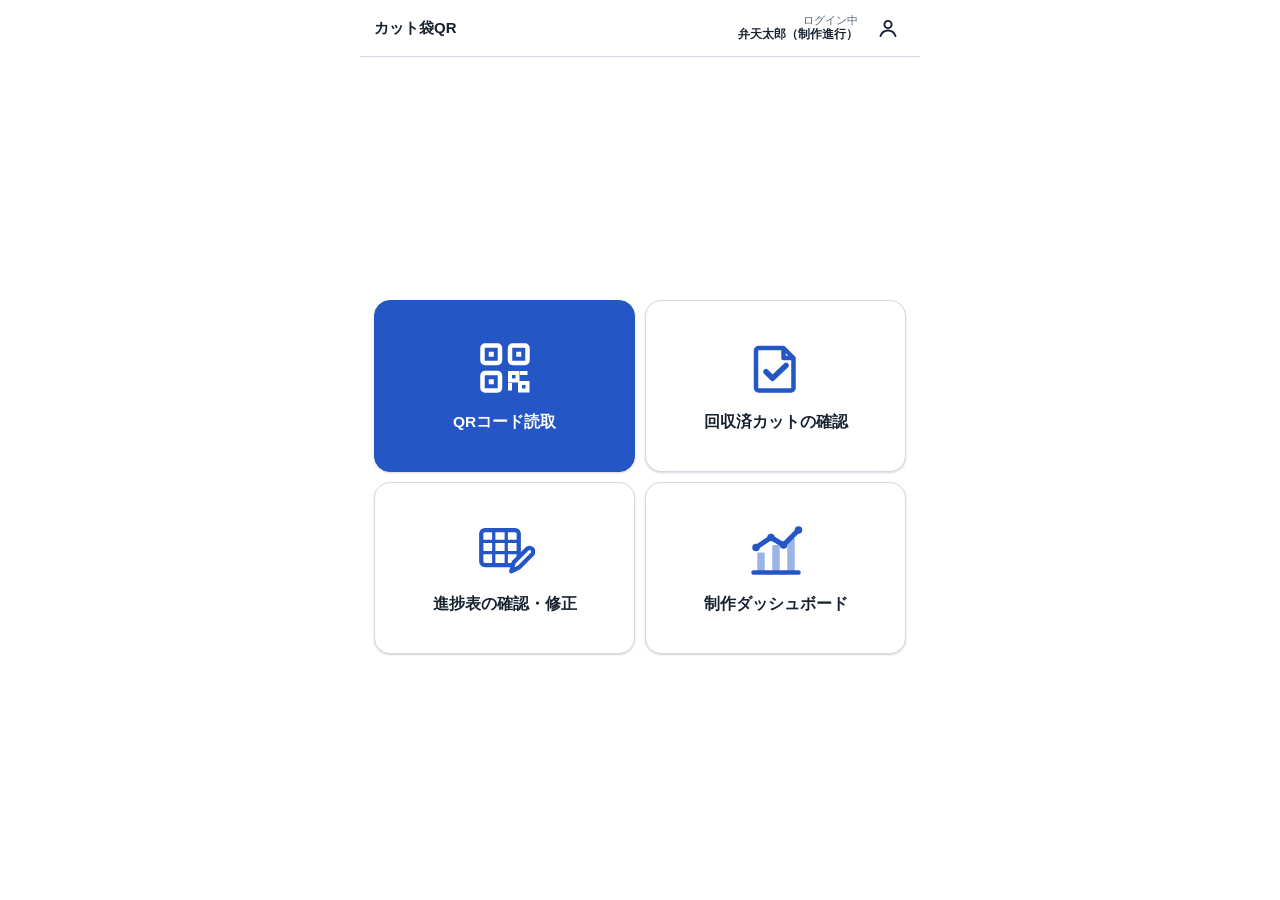
==== commit 6f513530: "話数のシートを進捗表の形に" ====
--- a/index.html
+++ b/index.html
@@ -16,6 +16,7 @@
 <div class="screen" id="screen" aria-live="polite"></div>
 <script src="vendor/jsQR.js"></script>
 <script src="vendor/qrcode.js"></script>
+<script src="js/sheet-template.js"></script>
 <script src="js/core.js"></script>
 <script src="js/phone.js"></script>
 <script src="js/app.js"></script>
--- a/css/app.css
+++ b/css/app.css
@@ -705,3 +705,225 @@
 .settings input{border:1px solid var(--line);border-radius:8px;padding:10px 12px;font:inherit;background:var(--surface);color:var(--ink)}
 .act.ghost{background:var(--surface);color:var(--accent);border:1px solid var(--accent)}
 .sess-list{max-height:none}
+.find-list{max-height:none;overflow:visible}   /* 一覧の中だけでスクロールせず、画面ごとスクロールする */
+.pj-chip{align-self:flex-start;border:1px solid var(--line);background:var(--surface-2);color:var(--ink);border-radius:999px;padding:4px 12px;font-size:12.5px;font-weight:700;margin:0}
+.pj-chip.static{display:inline-block}
+.pj-list{list-style:none;margin:0;padding:0;display:flex;flex-direction:column;gap:6px}
+.pj-list li{display:flex;align-items:center;gap:10px;border:1px solid var(--line);border-radius:8px;padding:8px 10px}
+.pj-list li.on{border-color:var(--accent);background:var(--accent-soft)}
+.pj-list li > div{flex:1;min-width:0;display:flex;flex-direction:column}
+.pj-list small{color:var(--muted);font-size:11.5px}
+.pj-list em{font-style:normal;font-size:12px;color:var(--accent);font-weight:700}
+.settings select{border:1px solid var(--line);border-radius:8px;padding:10px 12px;font:inherit;background:var(--surface);color:var(--ink)}
+.reg-big{font-family:var(--font-disp);font-size:15px;text-align:center;padding:6px 0}
+.reg-big b{font-size:34px;margin-left:6px}
+.sess-list li.reg{color:var(--accent)}
+.sess-list li.reg em{color:var(--accent);font-weight:700}
+
+/* ================= 2周目の画面（ホームのボタン4つ・工程の色・進行管理・制作状況） ================= */
+:root{--g-lo:#2457C5;--g-lo-s:#E3EBFB;--g-gen:#7A3FC0;--g-gen-s:#EFE6FA;--g-dou:#0F7C6B;--g-dou-s:#DDF2EE;--g-shi:#B4540A;--g-shi-s:#FCEBDA;--g-sat:#475467;--g-sat-s:#EAECF0;--review:#6B3FB8;--review-soft:#EEE6FB;--red-day:#C62828;--cal-ring:#BFD0F3}
+@media (prefers-color-scheme: dark){:root:not([data-theme="light"]){--g-lo:#8DB1F7;--g-lo-s:#1E2C4A;--g-gen:#C3A0F2;--g-gen-s:#2E2145;--g-dou:#6FD3C2;--g-dou-s:#123430;--g-shi:#F5A962;--g-shi-s:#3A2614;--g-sat:#C4CCD8;--g-sat-s:#2A313C;--review:#C3A0F2;--review-soft:#2E2145;--red-day:#F28B82;--cal-ring:#33466B}}
+:root[data-theme="dark"]{--g-lo:#8DB1F7;--g-lo-s:#1E2C4A;--g-gen:#C3A0F2;--g-gen-s:#2E2145;--g-dou:#6FD3C2;--g-dou-s:#123430;--g-shi:#F5A962;--g-shi-s:#3A2614;--g-sat:#C4CCD8;--g-sat-s:#2A313C;--review:#C3A0F2;--review-soft:#2E2145;--red-day:#F28B82;--cal-ring:#33466B}
+.stg{display:inline-flex;align-items:center;border-radius:6px;padding:1px 7px;font-size:11.5px;font-weight:700;white-space:nowrap;background:var(--surface-2);color:var(--ink);border:1px solid var(--line)}
+.stg.g-lo{background:var(--g-lo-s);color:var(--g-lo);border-color:transparent}
+.stg.g-gen{background:var(--g-gen-s);color:var(--g-gen);border-color:transparent}
+.stg.g-dou{background:var(--g-dou-s);color:var(--g-dou);border-color:transparent}
+.stg.g-shi{background:var(--g-shi-s);color:var(--g-shi);border-color:transparent}
+.stg.g-sat{background:var(--g-sat-s);color:var(--g-sat);border-color:transparent}
+.stg.g-done{background:var(--surface-2);color:var(--muted)}
+/* ホーム */
+.tiles{display:grid;grid-template-columns:1fr 1fr;gap:10px}
+.tile{position:relative;display:flex;flex-direction:column;align-items:flex-start;justify-content:space-between;gap:18px;min-height:132px;border:1px solid var(--line);border-radius:16px;padding:14px;background:var(--surface);color:var(--ink);text-align:left}
+.tile svg{color:var(--accent)}
+.tile b{font-family:var(--font-disp);font-size:15px;line-height:1.35}
+.tile.main{background:var(--accent);border-color:var(--accent);color:var(--on-accent)}
+.tile.main svg{color:var(--on-accent)}
+.tile .badge{position:absolute;top:12px;right:12px;font-style:normal;font-size:12px;font-weight:700;background:var(--review-soft);color:var(--review);border-radius:999px;padding:1px 9px}
+.appbar .gear{color:var(--ink)}
+/* 読み取り */
+.sess-count{display:flex;justify-content:space-between;align-items:baseline}
+.sess-count small{font-size:11px;color:var(--muted);margin-left:4px}
+.sess-list li.sr{display:flex;align-items:center;gap:8px;padding:8px 0}
+.sr-body{flex:1;min-width:0;display:flex;flex-direction:column;gap:3px}
+.sess-list li .sr-body span.sr-ctx{display:block;font-size:11px;color:var(--muted)}
+.sr-ctx b{font-family:var(--font-disp);font-size:14px;color:var(--ink);margin-left:2px}
+.sr-main{display:flex;flex-wrap:wrap;align-items:center;gap:6px;font-size:13px}
+.sess-list li .sr-main span{display:inline-flex;flex-direction:row}
+.sr-act{font-weight:700}
+.sr-from{color:var(--muted);font-size:12px}
+.sr-warn{color:var(--warn);font-weight:700;font-size:12px}
+.sess-list li.need{background:var(--warn-soft);border-radius:8px;padding:8px}
+.xbtn{flex:none;width:34px;height:34px;border-radius:50%;border:1px solid var(--line);background:var(--surface);color:var(--muted);display:grid;place-items:center;padding:0}
+.linkbtn.strong{color:var(--accent);font-weight:700}
+/* モーダル共通 */
+.mctx{margin:0;font-size:12px;color:var(--muted)}
+.mctx b{color:var(--ink);font-family:var(--font-disp)}
+.fbtn{border:1px solid var(--line);border-radius:8px;background:var(--surface-2);padding:9px 10px;text-align:left;font-weight:700}
+.row2{display:grid;grid-template-columns:1fr 1fr;gap:8px}
+.add-row{display:flex;gap:6px}
+.add-row input{flex:1;min-width:0;border:1px solid var(--line);border-radius:8px;padding:8px 10px;background:var(--surface-2)}
+.act.ghost{background:var(--surface);color:var(--accent);border:1px solid var(--accent)}
+.act.rtb{background:var(--retake)}
+.seg{display:grid;grid-template-columns:1fr 1fr;border:1px solid var(--line);border-radius:10px;overflow:hidden}
+.seg button{border:0;background:var(--surface);padding:8px;font-weight:700;color:var(--muted)}
+.seg button.on{background:var(--retake);color:var(--on-accent)}
+/* カレンダー */
+.cal .red,.cal-d.red{color:var(--red-day)}
+.cal-d{display:flex;flex-direction:column;align-items:center;justify-content:flex-start;gap:1px;min-height:44px;padding:6px 0 3px;line-height:1.2}
+.cal-d:not(.past){outline:1px solid var(--cal-ring);background:var(--surface-2)}
+.cal-d.past{opacity:.45;outline:0;cursor:default}
+.cal-d.today{outline:2px solid var(--accent)}
+.cal-d.sel{background:var(--accent);color:var(--on-accent)}
+.cal-d small{font-size:9.5px;font-weight:700;color:var(--accent)}
+.cal-d.sel small{color:var(--on-accent)}
+/* 回収済みカットの確認 */
+.rv-row{grid-template-columns:34px 1fr 40px}
+.rv-main{border:0;background:none;padding:2px 0;text-align:left;display:flex;flex-direction:column;gap:2px}
+.rv-ctx{display:flex;align-items:center;gap:6px;font-size:12px;color:var(--muted)}
+.rv-ctx b{font-family:var(--font-disp);font-size:15px;color:var(--ink)}
+.rv-sub{font-size:12px;color:var(--ink)}
+.rv-rt{width:38px;height:38px;border-radius:10px;border:1px solid var(--retake);background:var(--retake-soft);color:var(--retake);display:grid;place-items:center;padding:0}
+/* 進行管理 */
+.mg-top{display:flex;flex-direction:column;gap:4px}
+.ep-tabs{display:flex;gap:6px;overflow-x:auto}
+.ep-tab{border:1px solid var(--line);background:var(--surface);border-radius:8px;padding:5px 14px;font-weight:700;font-family:var(--font-disp)}
+.ep-tab.on{background:var(--ink);color:var(--surface);border-color:var(--ink)}
+#findCut{border:1px solid var(--line);border-radius:8px;padding:8px 10px;background:var(--surface-2)}
+.find-row{grid-template-columns:48px 1fr}
+.find-row .fr-st{display:flex;align-items:center;gap:6px;font-size:13px}
+.find-row small{grid-column:2}
+.find-row small .over,.flow2 .over,.hold .over{color:var(--danger);font-weight:700}
+.find-row small .stale{color:var(--warn);font-weight:700}
+.dot{width:8px;height:8px;border-radius:50%;flex:none;background:var(--muted)}
+.dot.wait{background:var(--accent)}.dot.in{background:var(--ok)}.dot.review{background:var(--review)}.dot.retake{background:var(--retake)}.dot.done{background:var(--line)}
+.chip.review{background:var(--review-soft);color:var(--review)}
+/* カットの状況 */
+.ch-st{display:flex;flex-direction:column;align-items:flex-end;gap:4px}
+.ch-st .stop{font-size:11.5px;color:var(--warn);font-weight:700}
+.flow2{list-style:none;margin:0;padding:0;font-size:12.5px;border:1px solid var(--line);border-radius:10px;overflow:hidden}
+.flow2 .fl{display:grid;grid-template-columns:minmax(84px,auto) 1fr 40px 40px 44px;gap:6px;align-items:center;padding:7px 8px;border-top:1px solid var(--line);cursor:pointer;font-variant-numeric:tabular-nums}
+.flow2 .fl.head{border-top:0;background:var(--surface-2);font-size:11px;color:var(--muted);font-weight:700;cursor:default}
+.flow2 .fl.cur{background:var(--accent-soft)}
+.flow2 .fl.todo{color:var(--muted)}
+.flow2 .fl-who{min-width:0;overflow:hidden;text-overflow:ellipsis;white-space:nowrap}
+.flow2 .fl .tagx{color:var(--retake)}
+.flow2 .fl-d{text-align:right}
+.ropt{display:inline-flex;align-items:center;gap:4px;border:1px solid var(--line);border-radius:8px;padding:4px 8px;font-size:12px;background:var(--surface-2)}
+.ropt.lock{opacity:.55}
+.rt-group{display:flex;flex-direction:column;gap:4px}
+.rt-opts{display:flex;flex-wrap:wrap;gap:5px}
+/* 制作状況 */
+.dash-card{border:1px solid var(--line);border-radius:14px;padding:12px;display:flex;flex-direction:column;gap:8px;background:var(--surface)}
+.dash-card h5{margin:0;font-family:var(--font-disp);font-size:15px;display:flex;align-items:baseline;gap:8px}
+.dash-card h5 small{font-size:11.5px;color:var(--muted);font-weight:400}
+.pbar{height:8px;border-radius:99px;background:var(--surface-2);overflow:hidden}
+.pbar i{display:block;height:100%;background:var(--ok)}
+.dash-num{margin:0;font-family:var(--font-disp);display:flex;align-items:baseline;gap:4px}
+.dash-num b{font-size:28px;line-height:1}
+.dash-num small{font-family:var(--font-ui);font-size:12px;color:var(--muted);margin-left:8px}
+.gbar{display:flex;height:12px;border-radius:4px;overflow:hidden;gap:2px}
+.gbar i{display:block}
+.gbar .g-lo{background:var(--g-lo)}.gbar .g-gen{background:var(--g-gen)}.gbar .g-dou{background:var(--g-dou)}.gbar .g-shi{background:var(--g-shi)}.gbar .g-sat{background:var(--g-sat)}.gbar .g-done{background:var(--line)}
+.glist{list-style:none;margin:0;padding:0;display:grid;grid-template-columns:repeat(3,1fr);gap:4px 8px}
+.glist li{display:flex;align-items:center;justify-content:space-between;font-variant-numeric:tabular-nums}
+.dash-over{margin:0;font-size:12.5px;color:var(--muted)}
+.dash-over.on{color:var(--danger);font-weight:700}
+.hold{list-style:none;margin:0;padding:0;display:flex;flex-direction:column}
+.hold li{display:flex;align-items:center;gap:8px;padding:7px 0;border-top:1px dashed var(--line)}
+.hold li div{flex:1;min-width:0;display:flex;flex-direction:column}
+.hold li small{font-size:11px;color:var(--muted)}
+.hold li em{font-style:normal;font-family:var(--font-disp);font-weight:700;font-size:18px}
+/* マイページの通知 */
+.notice{list-style:none;margin:0;padding:0;display:flex;flex-direction:column;gap:6px}
+.notice li{display:flex;flex-direction:column;border-left:3px solid var(--warn);padding:4px 8px;background:var(--surface-2);border-radius:0 8px 8px 0;font-size:12.5px}
+.notice li.nt-due,.notice li.nt-order,.notice li.nt-qr{border-color:var(--danger)}
+/* 縦に並べた要素が縮まないように（読み取りの一覧だけは画面に合わせて伸び縮みする） */
+.body > *{flex-shrink:0}
+.scan-body > .sess-list{flex-shrink:1}
+.sess-count b{color:var(--ink);font-size:20px}
+.sess-count > span{color:var(--ink);font-size:13px;font-weight:400;margin-left:0}
+.cuthead .sub{border:0;padding:0;background:none;border-radius:0}
+
+/* ================= 2周目のレビュー（ホームの配置・行のそろえ・未入力・閉じる） ================= */
+.body.home{justify-content:center}
+.tile{--tile-bg:var(--surface);align-items:center;justify-content:center;text-align:center;gap:14px;min-height:172px;padding:18px 10px}
+.tile.main{--tile-bg:var(--accent)}
+.tile b{font-size:15.5px}
+/* 読み取りの行：工程・操作・名前の位置をそろえる */
+.sr-main{display:grid;grid-template-columns:92px 36px minmax(0,1fr);align-items:center;gap:6px}
+.sess-list li .sr-main .stg{max-width:92px;overflow:hidden;text-overflow:ellipsis;justify-self:start}
+.sess-list li .sr-main .sr-act.wide{grid-column:2 / -1}
+.sess-list li .sr-main .sr-who{display:flex;flex-wrap:wrap;align-items:center;gap:6px;min-width:0}
+.stg-ph{display:block}
+.due-btn.missing,.due-btn.empty{border:1px dashed var(--danger);color:var(--danger);font-weight:700}
+.fbtn.missing{color:var(--danger)}
+/* 閉じる：赤い枠で幅いっぱい */
+.closebtn{width:100%;border:1.5px solid var(--danger);background:var(--surface);color:var(--danger);border-radius:12px;padding:11px;font-weight:700;font-family:var(--font-disp);font-size:14px}
+/* 回収済カットの確認：行ごとに確認OK とリテイク */
+.rv-row{grid-template-columns:minmax(0,1fr) auto 40px}
+.rv-ok{border:0;border-radius:10px;background:var(--ok);color:var(--on-accent);font-weight:700;padding:0 12px;height:38px;white-space:nowrap}
+
+/* 登録したときのポップアップ */
+:root{--pop-bg:#E7F6EC;--pop-ink:#157A3C}
+@media (prefers-color-scheme: dark){:root:not([data-theme="light"]){--pop-bg:#15321F;--pop-ink:#7DDA9C}}
+:root[data-theme="dark"]{--pop-bg:#15321F;--pop-ink:#7DDA9C}
+.donepop{position:absolute;left:24px;right:24px;top:50%;transform:translateY(-50%);z-index:8;display:flex;flex-direction:column;align-items:center;gap:14px;padding:28px 18px;border-radius:20px;border:2px solid var(--pop-ink);background:var(--pop-bg);color:var(--pop-ink);box-shadow:0 12px 32px rgba(0,0,0,.28);text-align:center;animation:pop .22s ease-out}
+.donepop b{font-family:var(--font-disp);font-size:17px;line-height:1.5;color:var(--pop-ink)}
+.donepop.sending{border-color:var(--line);background:var(--surface);color:var(--muted)}
+.donepop.sending b{color:var(--ink)}
+.donepop.err{border-color:var(--warn);background:var(--warn-soft);color:var(--warn)}
+.donepop.err b{color:var(--warn)}
+.donepop .spin{width:48px;height:48px;border-radius:50%;border:5px solid var(--line);border-top-color:var(--accent);animation:spin .8s linear infinite}
+@keyframes spin{to{transform:rotate(360deg)}}
+@keyframes pop{from{transform:translateY(-50%) scale(.92);opacity:0}to{transform:translateY(-50%) scale(1);opacity:1}}
+.pick-need{border:1px solid var(--accent);background:var(--surface);color:var(--accent);border-radius:6px;padding:2px 9px;font-size:12px;font-weight:700}
+
+/* 一覧の日付・経過・納期超過、話数担当、ダッシュボードの階層 */
+.find-row .fr-who{margin-left:8px;color:var(--muted);font-size:12px}
+.find-row .fr-dates{font-variant-numeric:tabular-nums}
+.find-row b small{display:block;font-size:10.5px;color:var(--muted);font-weight:400}
+em.aged{font-style:normal;color:var(--warn);font-weight:700;margin-left:4px}
+em.late,.late{font-style:normal;color:var(--danger);font-weight:700}
+em.late{margin-left:4px}
+.ep-owner{margin:0;font-size:12.5px;color:var(--muted)}
+.ep-owner b{color:var(--ink)}
+.ep-rows{display:flex;flex-direction:column;border-top:1px solid var(--line)}
+.ep-row{display:grid;grid-template-columns:minmax(0,1fr) 112px 14px;align-items:center;gap:8px;border:0;border-bottom:1px solid var(--line);background:none;padding:10px 0;text-align:left;color:var(--ink)}
+.ep-row .er-h{display:flex;flex-direction:column;min-width:0}
+.ep-row .er-h b{font-family:var(--font-disp);font-size:15px}
+.ep-row .er-h small{font-size:11px;color:var(--muted);white-space:nowrap;overflow:hidden;text-overflow:ellipsis}
+.ep-row .er-bar{display:flex;align-items:center;gap:6px}
+.ep-row .er-bar .pbar{flex:1}
+.ep-row .er-bar b{font-variant-numeric:tabular-nums;font-size:13px;min-width:34px;text-align:right}
+.ep-row .chev{color:var(--muted);font-size:18px}
+.seg.two button.on{background:var(--ink);color:var(--surface)}
+.stage-count{list-style:none;margin:0;padding:0;display:flex;flex-direction:column;gap:5px}
+.stage-count li{display:grid;grid-template-columns:118px 1fr 26px;align-items:center;gap:8px;font-variant-numeric:tabular-nums}
+.stage-count .stg{justify-self:start}
+.stage-count b{text-align:right}
+.sbar{display:flex;height:10px;border-radius:3px;background:var(--surface-2);overflow:hidden}
+.sbar i{display:block;height:100%}
+.sbar .wait,.key.wait{background:var(--accent)}.sbar .in,.key.in{background:var(--ok)}.sbar .review,.key.review{background:var(--review)}.sbar .done{background:var(--line)}
+.key{display:inline-block;width:9px;height:9px;border-radius:2px;margin:0 2px 0 6px;vertical-align:-1px}
+.dash-card .find-list{border-top:0}
+.ep-row .er-h b em.late{font-family:var(--font-ui);font-size:12px;margin-left:8px}
+
+/* カットの状況：列をそろえる・締めた行・履歴（だれが・いつ） */
+.flow2 .fl{grid-template-columns:92px minmax(0,1fr) 46px 46px 50px}
+.flow2 .fl .fl-d{text-align:right;justify-self:end}
+.flow2 .fl.lock{cursor:default}
+.flow2 .fl.can .fl-who::after{content:'›';margin-left:6px;color:var(--accent)}
+.flow-tools{display:flex;justify-content:flex-end;margin-top:-4px}
+.flow-tools .linkbtn{align-self:auto;font-size:12px}
+.hist2{list-style:none;margin:0;padding:0;display:flex;flex-direction:column;font-size:12.5px}
+.hist2 li{display:flex;flex-direction:column;gap:2px;padding:7px 0;border-top:1px dashed var(--line)}
+.hist2 .h-meta{display:flex;flex-wrap:wrap;gap:4px 8px;font-size:11px;color:var(--muted);font-variant-numeric:tabular-nums}
+.hist2 .h-meta .w{color:var(--ink);font-weight:700}
+.hist2 .via{border:1px solid var(--line);border-radius:4px;padding:0 5px}
+.hist2 .via.sheet{border-color:var(--warn);color:var(--warn)}
+.hist2 .h-what.r{color:var(--retake);font-weight:700}
+.hist2 li.void{opacity:.55;text-decoration:line-through}
+.flow2 .fl.can .fl-who::after{content:none}
+.flow2 .fl.can{box-shadow:inset 3px 0 0 var(--accent)}
+.flow2 .fl-who{white-space:normal;overflow:visible;line-height:1.35}
+.flow2 .fl-who .tagx{display:block;margin-left:0;font-size:10.5px}
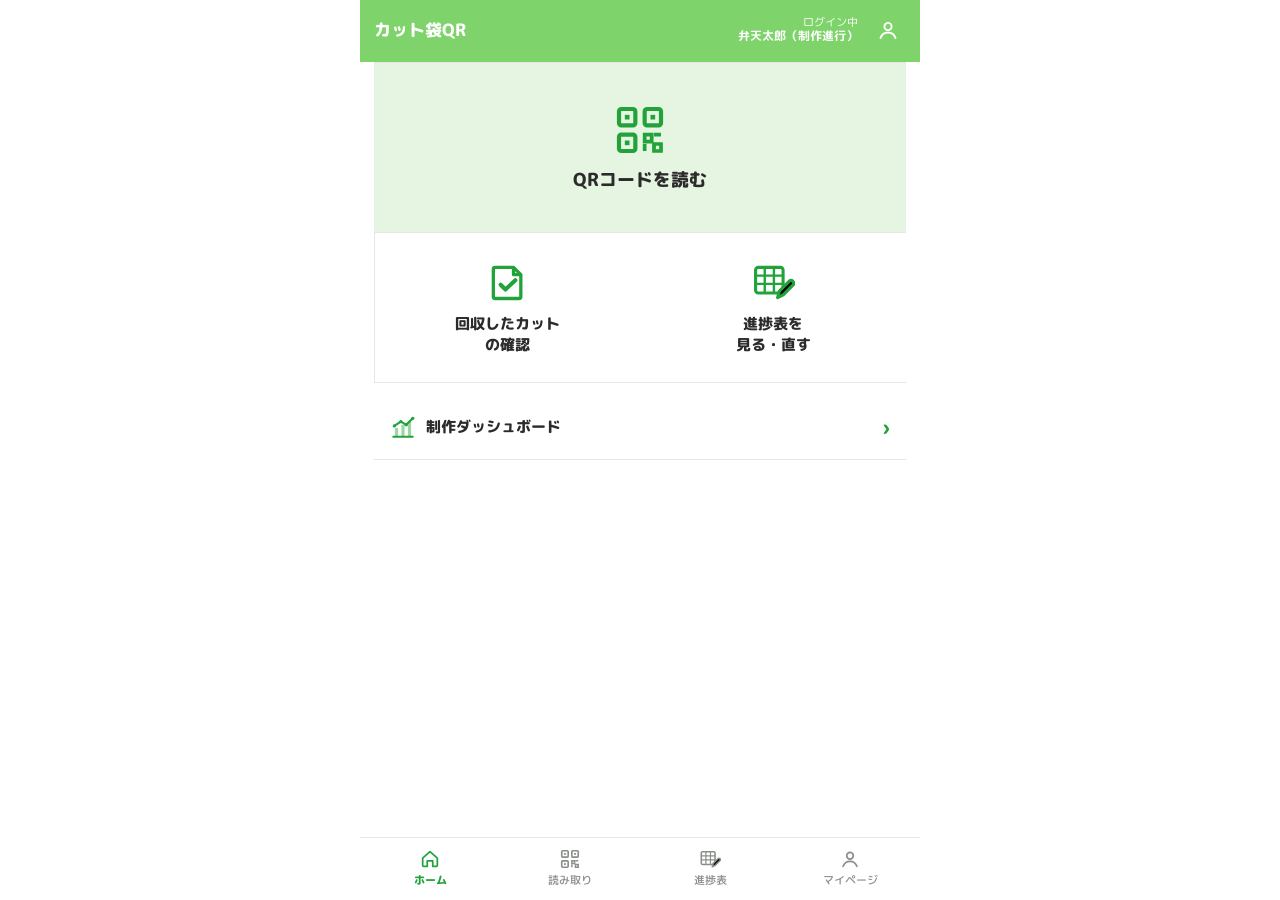
==== commit 0ac87dd2: "見た目を案D（白・緑・丸ゴシック）にする" ====
--- a/index.html
+++ b/index.html
@@ -3,13 +3,16 @@
 <head>
 <meta charset="utf-8">
 <meta name="viewport" content="width=device-width,initial-scale=1,viewport-fit=cover">
-<meta name="theme-color" content="#1D2C4F">
+<meta name="theme-color" content="#7ED36A">
 <meta name="apple-mobile-web-app-capable" content="yes">
 <meta name="apple-mobile-web-app-title" content="カット袋QR">
 <title>カット袋QR</title>
 <link rel="manifest" href="manifest.webmanifest">
 <link rel="icon" href="icons/icon-192.png">
 <link rel="apple-touch-icon" href="icons/icon-192.png">
+<link rel="preconnect" href="https://fonts.googleapis.com">
+<link rel="preconnect" href="https://fonts.gstatic.com" crossorigin>
+<link rel="stylesheet" href="https://fonts.googleapis.com/css2?family=M+PLUS+Rounded+1c:wght@500;800&display=swap">
 <link rel="stylesheet" href="css/app.css">
 </head>
 <body>
@@ -17,6 +20,7 @@
 <script src="vendor/jsQR.js"></script>
 <script src="vendor/qrcode.js"></script>
 <script src="js/sheet-template.js"></script>
+<script src="js/report-template.js"></script>
 <script src="js/core.js"></script>
 <script src="js/phone.js"></script>
 <script src="js/app.js"></script>
--- a/css/app.css
+++ b/css/app.css
@@ -1,36 +1,16 @@
 
 :root{
-  --bg:#EDF0F4; --surface:#FFFFFF; --surface-2:#F6F8FB; --ink:#18212F; --muted:#5A6477; --line:#D3D9E2;
-  --navy:#1D2C4F; --navy-ink:#FFFFFF; --accent:#2457C5; --accent-soft:#E3EBFB;
+  /* 案D：白を基調に、差し色は緑。文字は丸ゴシック（スマホがダークモードでも白のまま） */
+  color-scheme:light;
+  --bg:#FFFFFF; --surface:#FFFFFF; --surface-2:#F4F8F3; --ink:#2B2B2B; --muted:#6B706B; --line:#E3E9E2;
+  --navy:#7ED36A; --navy-ink:#FFFFFF; --accent:#22A33A; --accent-soft:#E6F5E2;
   --kraft:#CFAE82; --kraft-2:#B8925F; --kraft-ink:#3B2A14; --label:#FBFAF6;
   --sheet-green:#188038; --sheet-head:#F1F3F4; --sheet-grid:#E1E3E6; --flash:#FFE98A;
-  --retake:#C2410C; --retake-soft:#FDE8DD; --ok:#157A3C; --ok-soft:#DDF3E4; --warn:#A15C07; --warn-soft:#FDF0D5;
-  --danger:#B42318; --danger-soft:#FDE4E1;
+  --retake:#C2410C; --retake-soft:#FDE8DD; --ok:#1E8A33; --ok-soft:#E2F5DD; --warn:#A15C07; --warn-soft:#FDF0D5;
+  --danger:#C62828; --danger-soft:#FDE4E1;
   --phone-frame:#12161D; --on-accent:#FFFFFF; --hl:#D92D20; --hl-soft:rgba(217,45,32,.16); --hl-solid:#FBE1DE; --dim-ink:#C5CBD4;
-  --font-ui:"BIZ UDPGothic","Hiragino Sans","Hiragino Kaku Gothic ProN","Yu Gothic UI","Yu Gothic","Meiryo",system-ui,sans-serif;
-  --font-disp:"Zen Kaku Gothic New","Hiragino Sans","Hiragino Kaku Gothic ProN","Yu Gothic UI","Yu Gothic","Meiryo",sans-serif;
-}
-@media (prefers-color-scheme: dark){
-  :root:not([data-theme="light"]){
-    color-scheme:dark;
-    --bg:#0F141C; --surface:#18202B; --surface-2:#1F2835; --ink:#E6EAF1; --muted:#9AA5B7; --line:#2E3949;
-    --navy:#0A1224; --accent:#7EA6F5; --accent-soft:#1E2C4A;
-    --kraft:#8A6E4A; --kraft-2:#6E5536; --kraft-ink:#F3E7D3; --label:#EDEAE2;
-    --sheet-green:#5CC47E; --sheet-head:#222B38; --sheet-grid:#2B3544; --flash:#6B5A0E;
-    --retake:#FB8A55; --retake-soft:#43200F; --ok:#5CC47E; --ok-soft:#15321F; --warn:#F2B14C; --warn-soft:#3A2A0C;
-    --danger:#F7806F; --danger-soft:#43171250;
-    --phone-frame:#05070A; --on-accent:#0B1222; --hl:#FF5A4E; --hl-soft:rgba(255,90,78,.2); --hl-solid:#4A1F1C; --dim-ink:#3E4757;
-  }
-}
-:root[data-theme="dark"]{
-  color-scheme:dark;
-  --bg:#0F141C; --surface:#18202B; --surface-2:#1F2835; --ink:#E6EAF1; --muted:#9AA5B7; --line:#2E3949;
-  --navy:#0A1224; --accent:#7EA6F5; --accent-soft:#1E2C4A;
-  --kraft:#8A6E4A; --kraft-2:#6E5536; --kraft-ink:#F3E7D3; --label:#EDEAE2;
-  --sheet-green:#5CC47E; --sheet-head:#222B38; --sheet-grid:#2B3544; --flash:#6B5A0E;
-  --retake:#FB8A55; --retake-soft:#43200F; --ok:#5CC47E; --ok-soft:#15321F; --warn:#F2B14C; --warn-soft:#3A2A0C;
-  --danger:#F7806F; --danger-soft:#43171250;
-  --phone-frame:#05070A; --on-accent:#0B1222; --hl:#FF5A4E; --hl-soft:rgba(255,90,78,.2); --hl-solid:#4A1F1C; --dim-ink:#3E4757;
+  --font-ui:"M PLUS Rounded 1c","Hiragino Maru Gothic ProN","BIZ UDPGothic","Hiragino Sans","Yu Gothic UI","Meiryo",system-ui,sans-serif;
+  --font-disp:"M PLUS Rounded 1c","Hiragino Maru Gothic ProN","BIZ UDPGothic","Hiragino Sans","Yu Gothic UI","Meiryo",sans-serif;
 }
 *{box-sizing:border-box}
 [hidden]{display:none!important}
@@ -701,6 +681,7 @@
 .sync-line{margin:0;font-size:12px;color:var(--muted)}
 .sync-line.ok{color:var(--ok)}
 .sync-line.bad{color:var(--danger)}
+.warn-line{display:block;width:100%;text-align:left;background:none;border:1px solid var(--danger);border-radius:8px;padding:8px 10px;margin:6px 0;font-weight:700;cursor:pointer}
 .settings .field{display:flex;flex-direction:column;gap:4px}
 .settings input{border:1px solid var(--line);border-radius:8px;padding:10px 12px;font:inherit;background:var(--surface);color:var(--ink)}
 .act.ghost{background:var(--surface);color:var(--accent);border:1px solid var(--accent)}
@@ -722,8 +703,8 @@
 
 /* ================= 2周目の画面（ホームのボタン4つ・工程の色・進行管理・制作状況） ================= */
 :root{--g-lo:#2457C5;--g-lo-s:#E3EBFB;--g-gen:#7A3FC0;--g-gen-s:#EFE6FA;--g-dou:#0F7C6B;--g-dou-s:#DDF2EE;--g-shi:#B4540A;--g-shi-s:#FCEBDA;--g-sat:#475467;--g-sat-s:#EAECF0;--review:#6B3FB8;--review-soft:#EEE6FB;--red-day:#C62828;--cal-ring:#BFD0F3}
-@media (prefers-color-scheme: dark){:root:not([data-theme="light"]){--g-lo:#8DB1F7;--g-lo-s:#1E2C4A;--g-gen:#C3A0F2;--g-gen-s:#2E2145;--g-dou:#6FD3C2;--g-dou-s:#123430;--g-shi:#F5A962;--g-shi-s:#3A2614;--g-sat:#C4CCD8;--g-sat-s:#2A313C;--review:#C3A0F2;--review-soft:#2E2145;--red-day:#F28B82;--cal-ring:#33466B}}
-:root[data-theme="dark"]{--g-lo:#8DB1F7;--g-lo-s:#1E2C4A;--g-gen:#C3A0F2;--g-gen-s:#2E2145;--g-dou:#6FD3C2;--g-dou-s:#123430;--g-shi:#F5A962;--g-shi-s:#3A2614;--g-sat:#C4CCD8;--g-sat-s:#2A313C;--review:#C3A0F2;--review-soft:#2E2145;--red-day:#F28B82;--cal-ring:#33466B}
+@media (prefers-color-scheme: no-dark){:root:not([data-theme="light"]){--g-lo:#8DB1F7;--g-lo-s:#1E2C4A;--g-gen:#C3A0F2;--g-gen-s:#2E2145;--g-dou:#6FD3C2;--g-dou-s:#123430;--g-shi:#F5A962;--g-shi-s:#3A2614;--g-sat:#C4CCD8;--g-sat-s:#2A313C;--review:#C3A0F2;--review-soft:#2E2145;--red-day:#F28B82;--cal-ring:#33466B}}
+:root[data-theme="never"]{--g-lo:#8DB1F7;--g-lo-s:#1E2C4A;--g-gen:#C3A0F2;--g-gen-s:#2E2145;--g-dou:#6FD3C2;--g-dou-s:#123430;--g-shi:#F5A962;--g-shi-s:#3A2614;--g-sat:#C4CCD8;--g-sat-s:#2A313C;--review:#C3A0F2;--review-soft:#2E2145;--red-day:#F28B82;--cal-ring:#33466B}
 .stg{display:inline-flex;align-items:center;border-radius:6px;padding:1px 7px;font-size:11.5px;font-weight:700;white-space:nowrap;background:var(--surface-2);color:var(--ink);border:1px solid var(--line)}
 .stg.g-lo{background:var(--g-lo-s);color:var(--g-lo);border-color:transparent}
 .stg.g-gen{background:var(--g-gen-s);color:var(--g-gen);border-color:transparent}
@@ -836,7 +817,7 @@
 /* マイページの通知 */
 .notice{list-style:none;margin:0;padding:0;display:flex;flex-direction:column;gap:6px}
 .notice li{display:flex;flex-direction:column;border-left:3px solid var(--warn);padding:4px 8px;background:var(--surface-2);border-radius:0 8px 8px 0;font-size:12.5px}
-.notice li.nt-due,.notice li.nt-order,.notice li.nt-qr{border-color:var(--danger)}
+.notice li.nt-due,.notice li.nt-order,.notice li.nt-qr,.notice li.nt-warn{border-color:var(--danger)}
 /* 縦に並べた要素が縮まないように（読み取りの一覧だけは画面に合わせて伸び縮みする） */
 .body > *{flex-shrink:0}
 .scan-body > .sess-list{flex-shrink:1}
@@ -864,9 +845,7 @@
 .rv-ok{border:0;border-radius:10px;background:var(--ok);color:var(--on-accent);font-weight:700;padding:0 12px;height:38px;white-space:nowrap}
 
 /* 登録したときのポップアップ */
-:root{--pop-bg:#E7F6EC;--pop-ink:#157A3C}
-@media (prefers-color-scheme: dark){:root:not([data-theme="light"]){--pop-bg:#15321F;--pop-ink:#7DDA9C}}
-:root[data-theme="dark"]{--pop-bg:#15321F;--pop-ink:#7DDA9C}
+:root{--pop-bg:#FFFFFF;--pop-ink:#1E8A33}
 .donepop{position:absolute;left:24px;right:24px;top:50%;transform:translateY(-50%);z-index:8;display:flex;flex-direction:column;align-items:center;gap:14px;padding:28px 18px;border-radius:20px;border:2px solid var(--pop-ink);background:var(--pop-bg);color:var(--pop-ink);box-shadow:0 12px 32px rgba(0,0,0,.28);text-align:center;animation:pop .22s ease-out}
 .donepop b{font-family:var(--font-disp);font-size:17px;line-height:1.5;color:var(--pop-ink)}
 .donepop.sending{border-color:var(--line);background:var(--surface);color:var(--muted)}
@@ -927,3 +906,61 @@
 .flow2 .fl.can{box-shadow:inset 3px 0 0 var(--accent)}
 .flow2 .fl-who{white-space:normal;overflow:visible;line-height:1.35}
 .flow2 .fl-who .tagx{display:block;margin-left:0;font-size:10.5px}
+
+/* 読み取りの前とあと */
+.sr-flow{display:flex;align-items:center;flex-wrap:wrap;gap:6px;margin:2px 0 4px;font-size:13px}
+.sr-flow .was{color:var(--muted)}
+.sr-flow .arr{color:var(--muted);font-weight:700}
+.sr-flow .now{color:var(--ok);font-weight:700}
+.sr-flow.big{font-size:15px;margin:6px 0 8px}
+
+/* スプレッドシートで、アプリの記録が書き換えられたとき */
+.conflict{border:1px solid var(--danger);border-radius:10px;padding:10px 12px;margin:8px 0}
+.conflict p{margin:0 0 8px}
+
+/* 読み取ったカットを、ほかの人が先に更新していたとき */
+.sr-conflict{border-top:1px dashed var(--danger);margin-top:6px;padding-top:6px;color:var(--danger);font-size:13px}
+.sr-conflict .row2{margin-top:6px}
+
+/* ===== 案D：白基調・緑・丸ゴシック ===== */
+body{font-size:15px}
+b,strong,h3,h4,h5{font-weight:800}
+.appbar{background:var(--navy);color:var(--navy-ink);border-bottom:0;padding:12px 14px 14px}
+.appbar h3{color:var(--navy-ink);font-size:17px;font-weight:800}
+.appbar .back,.appbar .gear{color:var(--navy-ink)}
+.appbar .op{color:var(--navy-ink)}
+.appbar .op b{color:var(--navy-ink)}
+.body{background:var(--bg)}
+/* ホーム：線で区切った大きいアイコンのマス */
+.body.home{justify-content:flex-start;padding-top:0}
+.hgrid{display:grid;grid-template-columns:1fr 1fr;border-top:1px solid var(--line)}
+.hcell{position:relative;border:0;border-bottom:1px solid var(--line);background:var(--surface);color:var(--ink);display:flex;flex-direction:column;align-items:center;justify-content:center;gap:10px;min-height:150px;padding:16px 8px;font-family:var(--font-disp);font-size:15px;font-weight:800;text-align:center;line-height:1.35}
+.hcell:nth-child(even){border-left:1px solid var(--line)}
+.hcell svg{color:var(--accent)}
+.hcell.big{grid-column:1/3;border-left:0;background:var(--accent-soft);min-height:170px;font-size:18px}
+.hcell.big:nth-child(even){border-left:0}
+.hcell .badge{position:absolute;top:12px;right:12px;font-style:normal;font-size:13px;font-weight:800;background:#FDE7C8;color:#8A4B06;border-radius:999px;padding:2px 10px}
+.hrow{display:flex;align-items:center;justify-content:space-between;width:100%;border:0;border-bottom:1px solid var(--line);background:var(--surface);padding:16px;font-family:var(--font-disp);font-size:15px;font-weight:800;color:var(--ink)}
+.hrow span{display:flex;align-items:center;gap:10px}
+.hrow svg{color:var(--accent)}
+.hrow .chev{color:var(--accent);font-size:20px}
+/* 下のタブ */
+.tabbar{flex:0 0 auto;display:grid;grid-template-columns:repeat(4,1fr);border-top:1px solid var(--line);background:var(--surface);padding:6px 0 calc(6px + env(safe-area-inset-bottom,0px))}
+.tabbar button{border:0;background:none;display:flex;flex-direction:column;align-items:center;gap:2px;font-family:var(--font-ui);font-size:11px;font-weight:500;color:#8A8F8A;padding:4px 0}
+.tabbar button.on{color:var(--accent);font-weight:800}
+/* 大きいボタン：立体の緑 */
+.act{border-radius:14px;font-weight:800}
+.act.sticky,.act.ok{background:#3DB34A;border:0;border-bottom:4px solid #23862F;color:#fff}
+/* 前とあとの状態：丸い札 */
+.sr-flow .was,.sr-flow .now{border-radius:999px;padding:2px 10px;font-weight:800}
+.sr-flow .was{background:#EEF1EE;color:#5A5F5A}
+.sr-flow .now{background:var(--ok-soft);color:var(--ok)}
+.sr-flow .arr{color:var(--accent)}
+/* 登録しました：上に緑の帯・大きなチェック */
+.donepop{border:1px solid var(--line);border-top:16px solid var(--navy);background:#fff;color:var(--pop-ink);box-shadow:0 12px 32px rgba(0,0,0,.18);padding:24px 18px 20px}
+.donepop.ok b{font-size:19px;font-weight:800;color:var(--ink)}
+.donepop .dp-btn{display:inline-block;background:#3DB34A;color:#fff;font-weight:800;border-radius:14px;padding:10px 40px;border-bottom:4px solid #23862F;font-size:16px}
+/* 状態の点：配布待ちは灰、作業中は青、確認待ちはオレンジ、リテイクは赤、完了は緑 */
+.dot.wait{background:#A3A9A3}.dot.in{background:#2F7DE1}.dot.review{background:#F0A030}.dot.retake{background:var(--retake)}.dot.done{background:var(--ok)}
+.ep-tab.on,.chipf.on{background:var(--accent);color:#fff;border-color:var(--accent)}
+.seg button.on{background:var(--accent);color:#fff}
